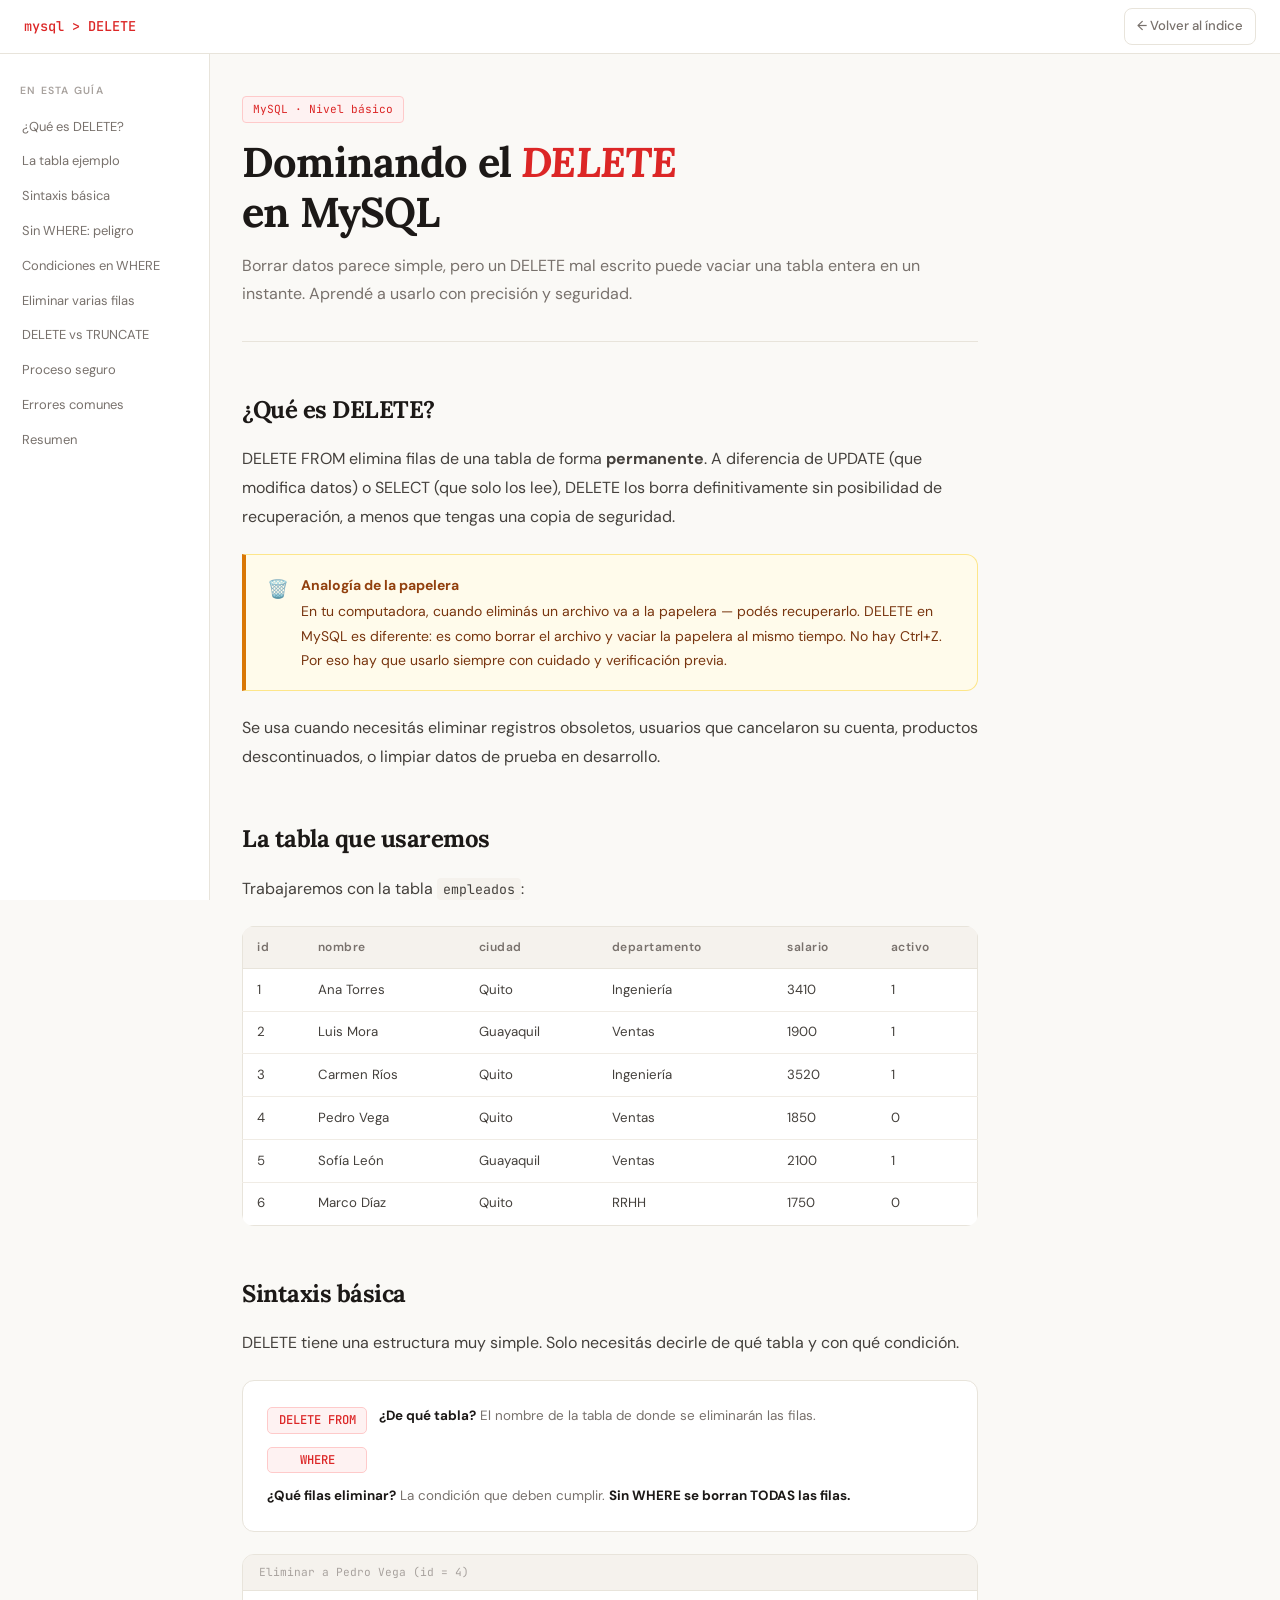
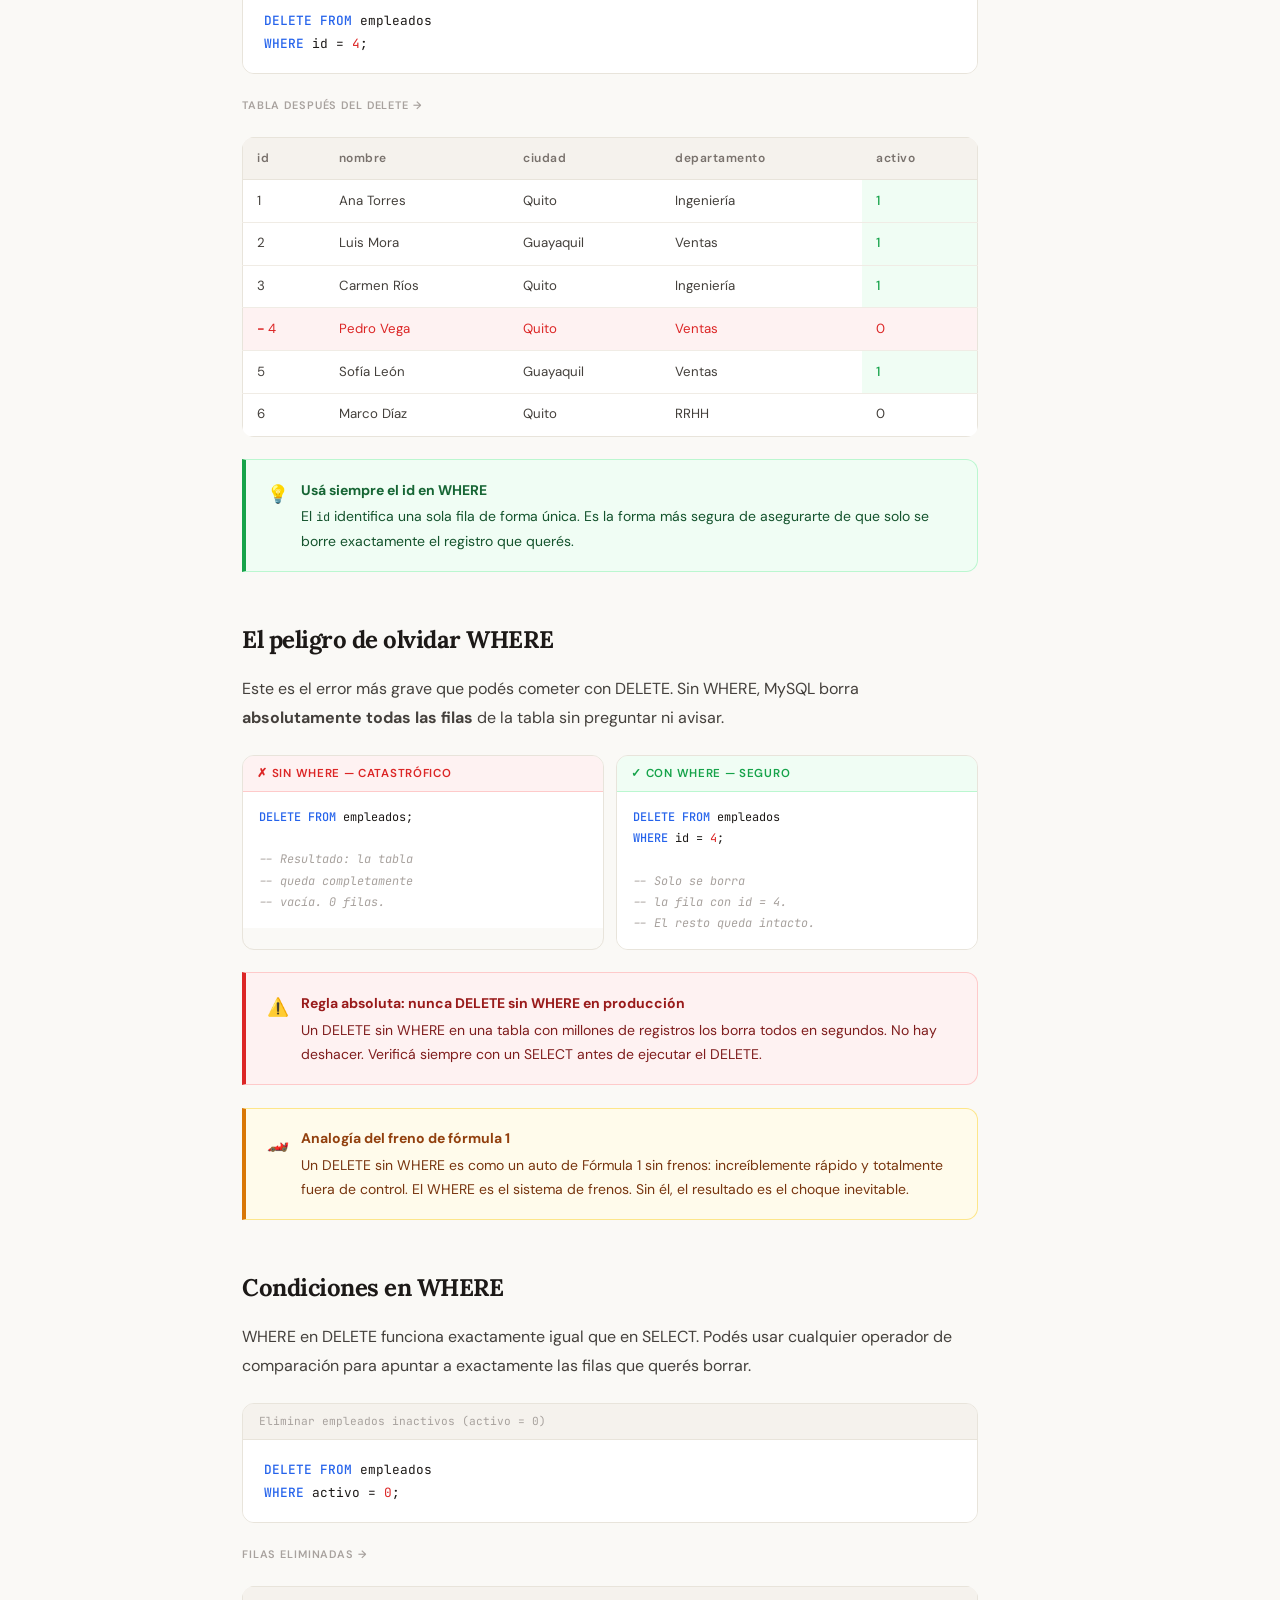
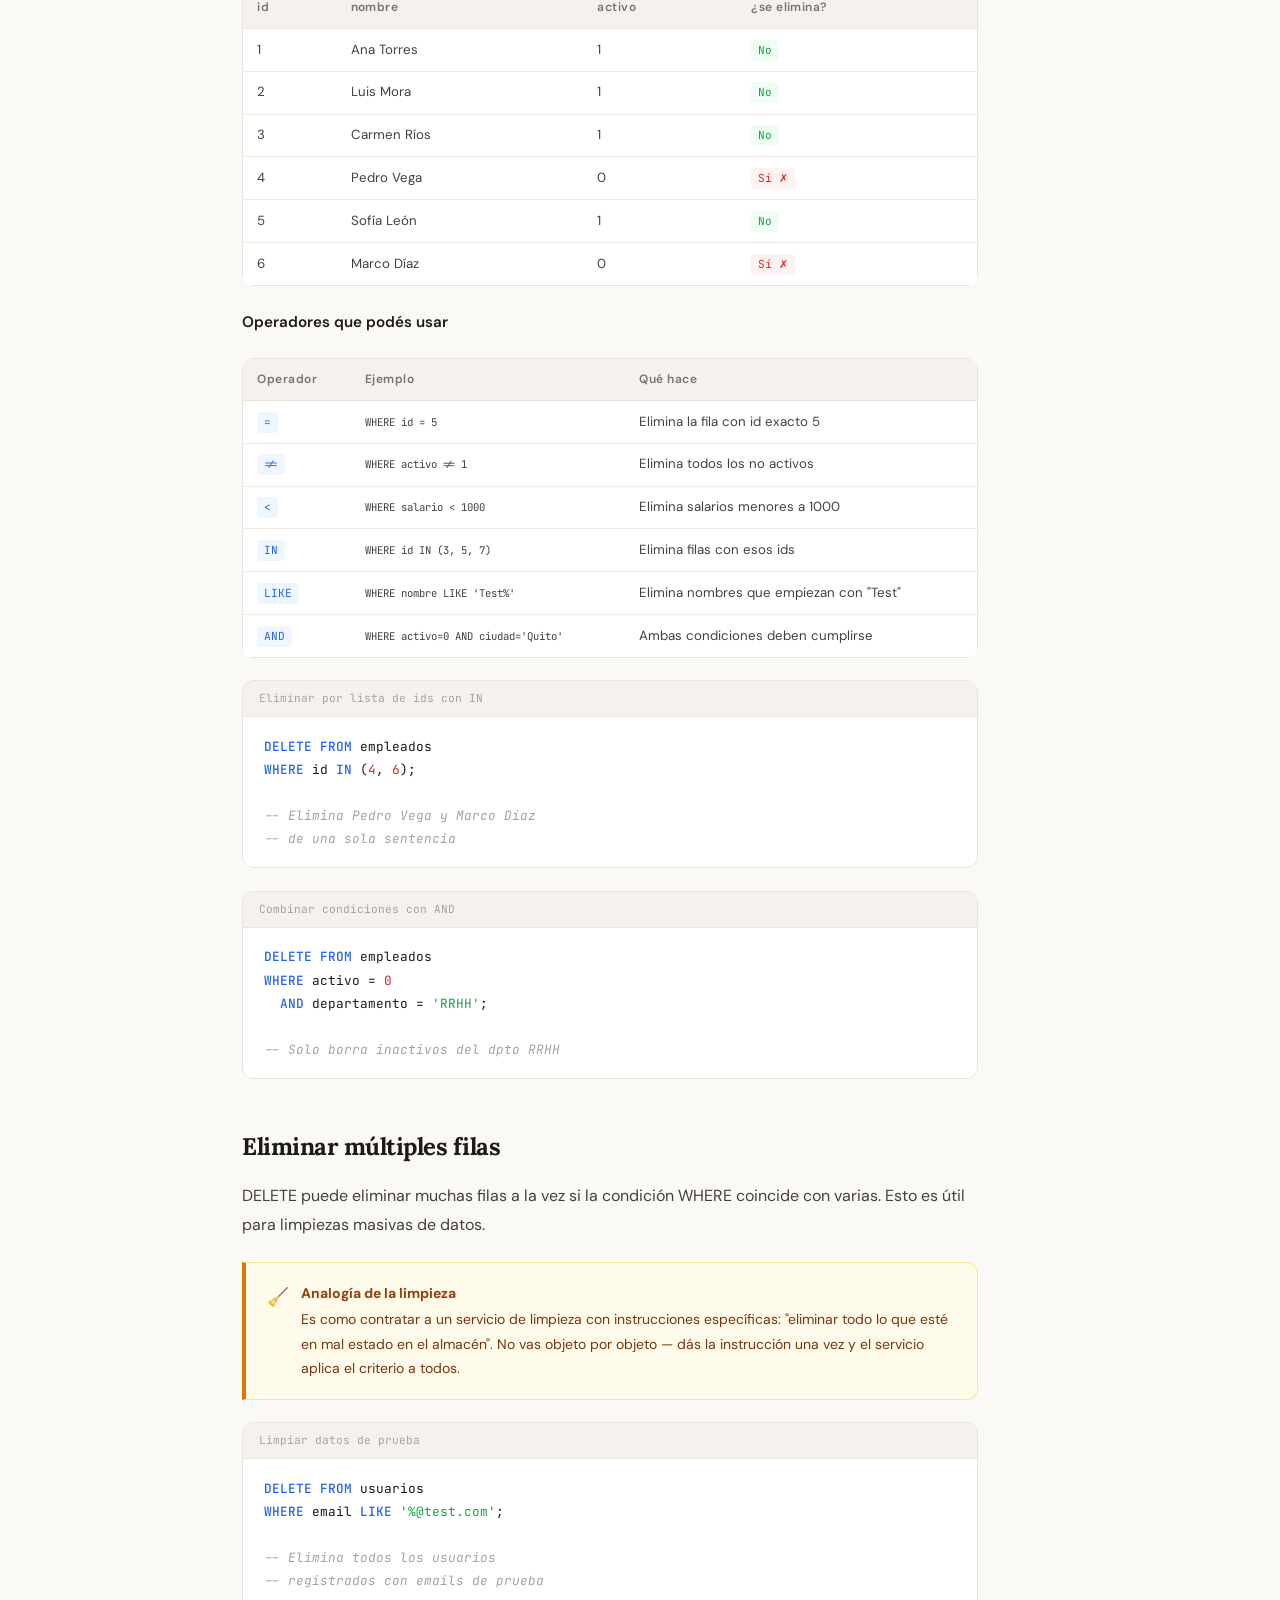
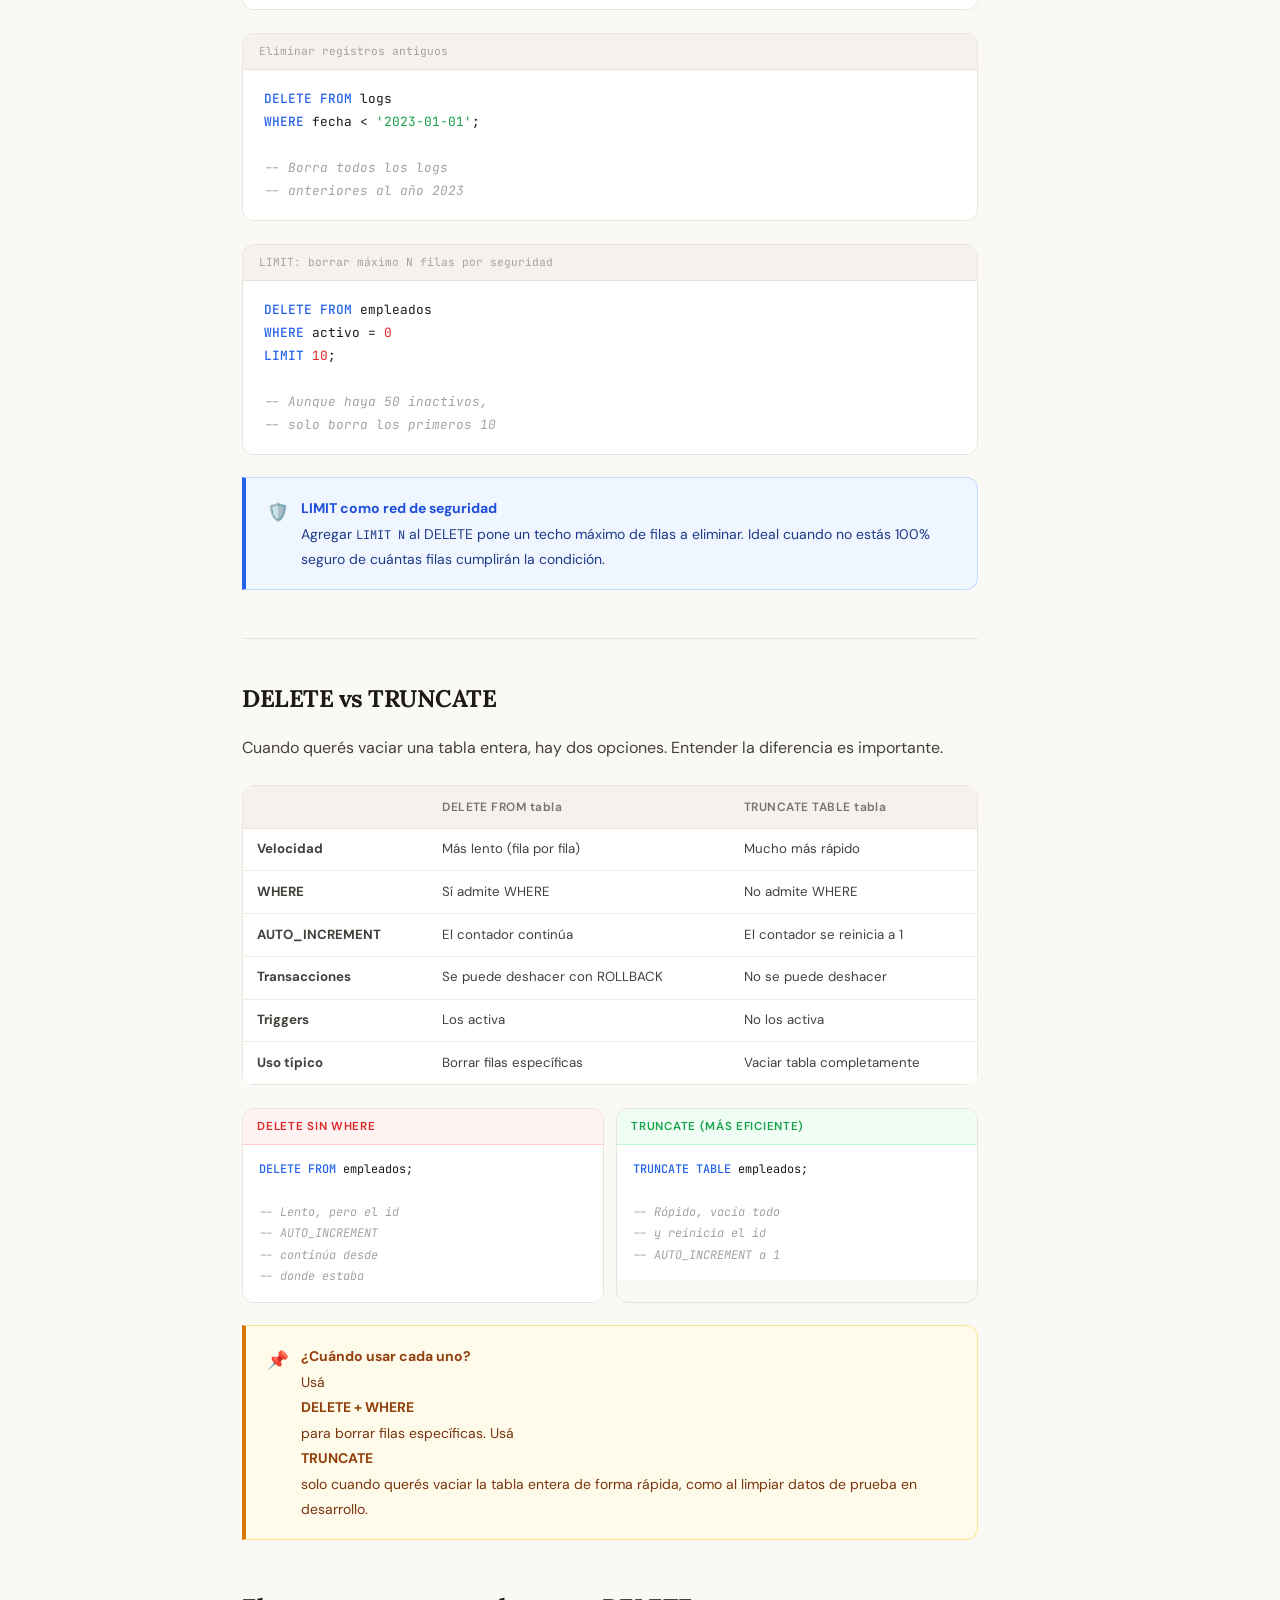
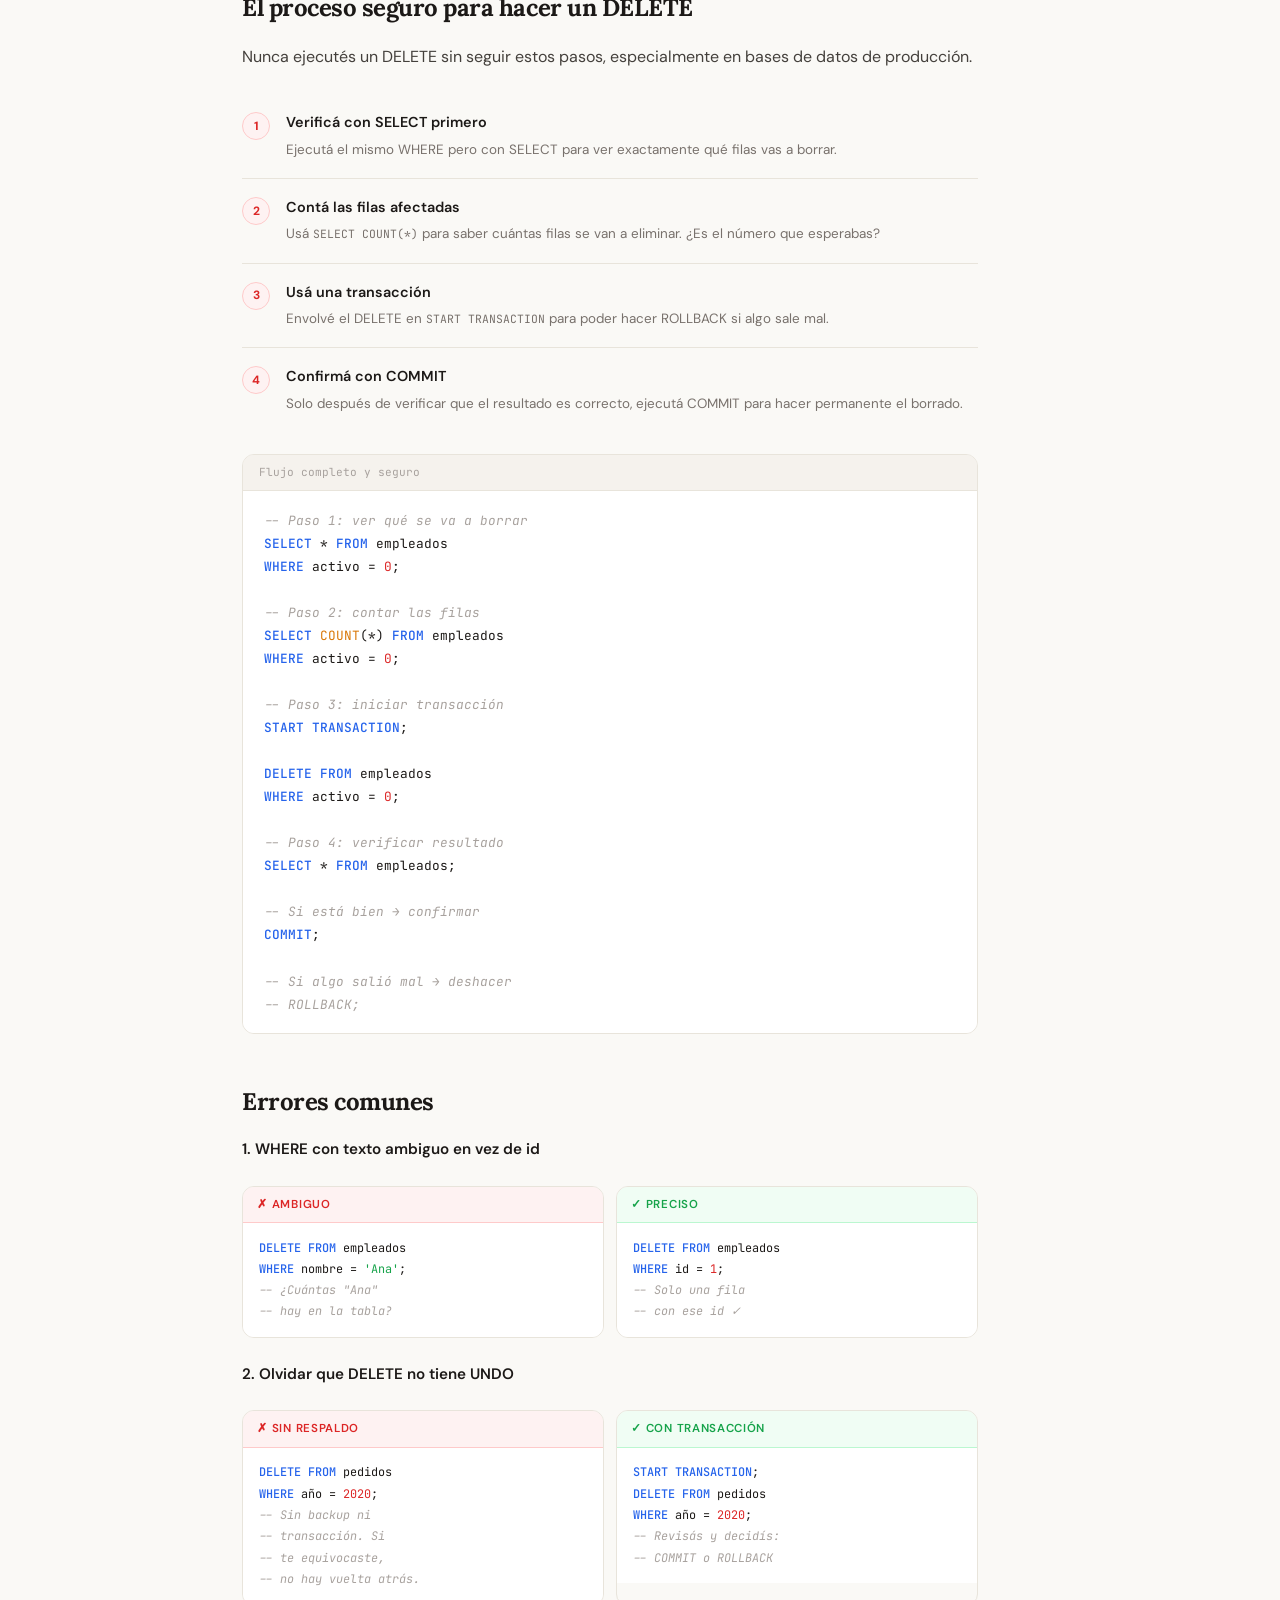
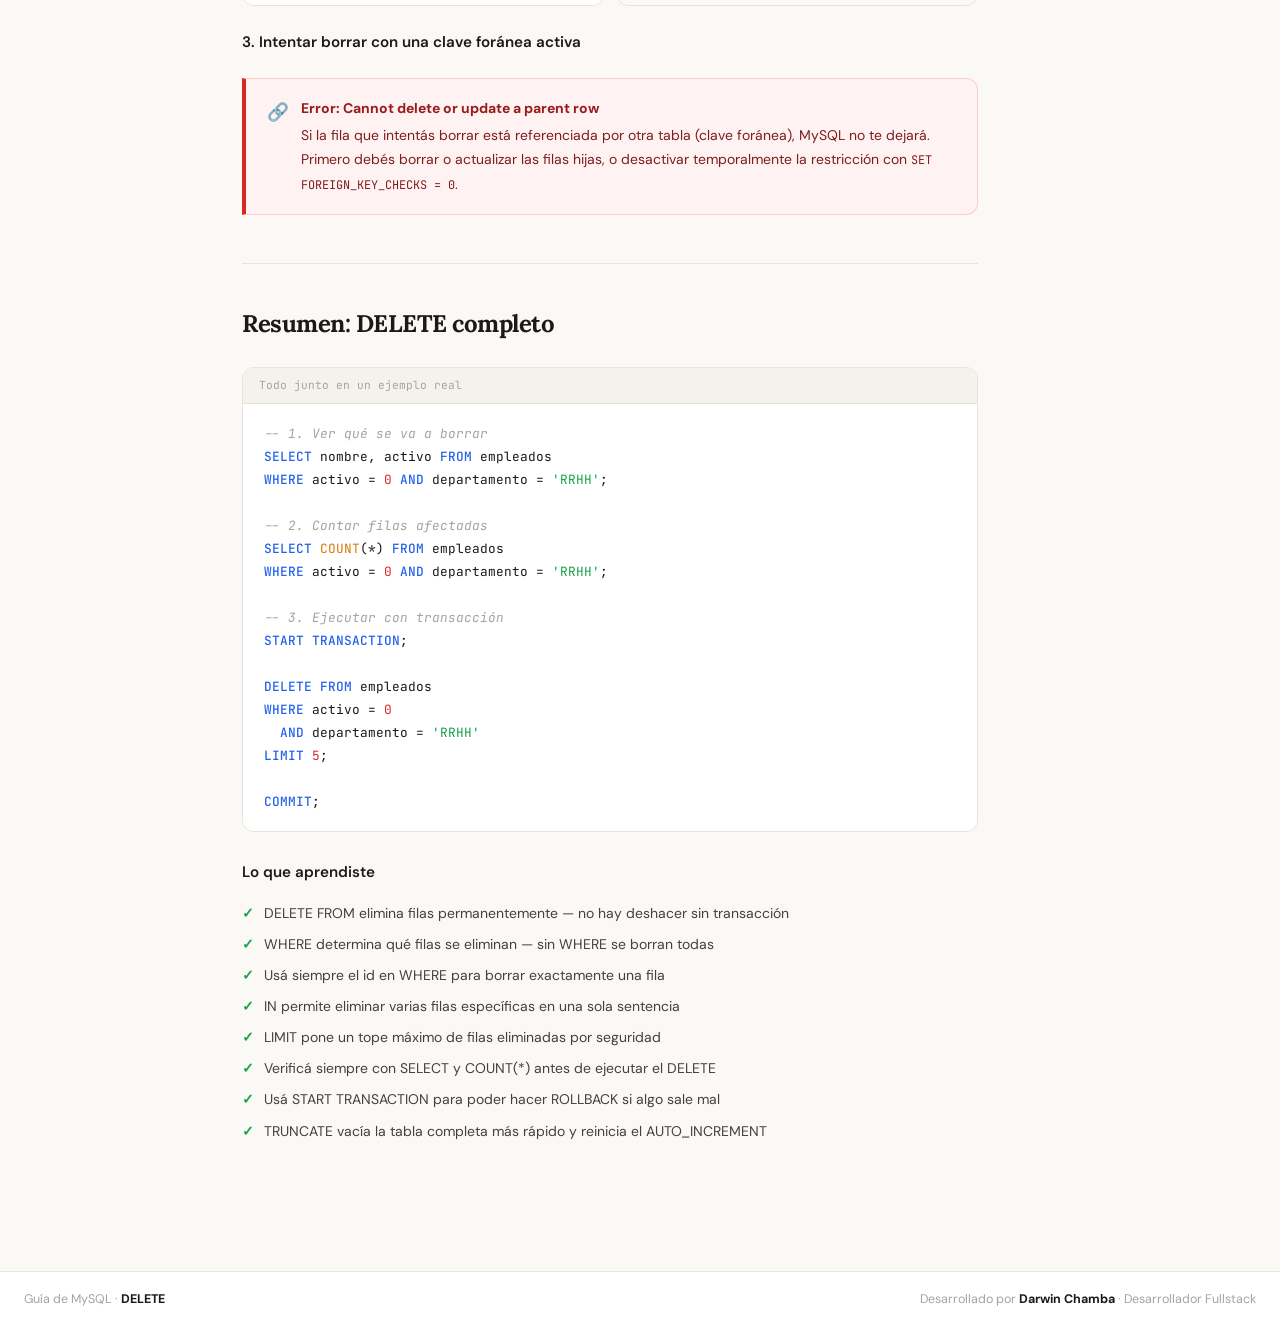
==== topic/delete.html @ 86ddd26f "web delete" ====
<!DOCTYPE html>
<html lang="es">
<head>
<meta charset="UTF-8">
<meta name="viewport" content="width=device-width, initial-scale=1.0">
<title>DELETE en MySQL — Guía completa</title>
<link href="https://fonts.googleapis.com/css2?family=Lora:ital,wght@0,400;0,600;0,700;1,400&family=DM+Sans:wght@400;500;600&family=JetBrains+Mono:wght@400;500&display=swap" rel="stylesheet">
<link rel="stylesheet" href="../style/style_delete.css">
</head>
<body>

<nav>
  <div class="nav-logo">mysql &gt; DELETE</div>
  <a class="nav-back" href="index.html">← Volver al índice</a>
</nav>

<div class="page">

  <!-- SIDEBAR -->
  <aside>
    <div class="aside-title">En esta guía</div>
    <ul class="aside-links">
      <li><a href="#intro">¿Qué es DELETE?</a></li>
      <li><a href="#tabla">La tabla ejemplo</a></li>
      <li><a href="#sintaxis">Sintaxis básica</a></li>
      <li><a href="#sin-where">Sin WHERE: peligro</a></li>
      <li><a href="#condiciones">Condiciones en WHERE</a></li>
      <li><a href="#multiples">Eliminar varias filas</a></li>
      <li><a href="#truncate">DELETE vs TRUNCATE</a></li>
      <li><a href="#seguro">Proceso seguro</a></li>
      <li><a href="#errores">Errores comunes</a></li>
      <li><a href="#resumen">Resumen</a></li>
    </ul>
  </aside>

  <!-- CONTENT -->
  <article>

    <!-- HERO -->
    <div class="hero">
      <div class="hero-tag">MySQL · Nivel básico</div>
      <h1>Dominando el <em>DELETE</em><br>en MySQL</h1>
      <p class="hero-lead">Borrar datos parece simple, pero un DELETE mal escrito puede vaciar una tabla entera en un instante. Aprendé a usarlo con precisión y seguridad.</p>
    </div>

    <!-- ¿QUÉ ES? -->
    <span class="section-anchor" id="intro"></span>
    <div class="section">
      <h2>¿Qué es DELETE?</h2>
      <p>DELETE FROM elimina filas de una tabla de forma <strong>permanente</strong>. A diferencia de UPDATE (que modifica datos) o SELECT (que solo los lee), DELETE los borra definitivamente sin posibilidad de recuperación, a menos que tengas una copia de seguridad.</p>

      <div class="box box-amber">
        <div class="box-icon">🗑️</div>
        <div class="box-body">
          <strong>Analogía de la papelera</strong>
          En tu computadora, cuando eliminás un archivo va a la papelera — podés recuperarlo. DELETE en MySQL es diferente: es como borrar el archivo y vaciar la papelera al mismo tiempo. No hay Ctrl+Z. Por eso hay que usarlo siempre con cuidado y verificación previa.
        </div>
      </div>

      <p>Se usa cuando necesitás eliminar registros obsoletos, usuarios que cancelaron su cuenta, productos descontinuados, o limpiar datos de prueba en desarrollo.</p>
    </div>

    <!-- TABLA -->
    <span class="section-anchor" id="tabla"></span>
    <div class="section">
      <h2>La tabla que usaremos</h2>
      <p>Trabajaremos con la tabla <code style="font-family:var(--mono);font-size:0.83em;background:#f5f2ed;padding:2px 6px;border-radius:4px">empleados</code>:</p>

      <div class="table-wrap">
        <table>
          <thead><tr><th>id</th><th>nombre</th><th>ciudad</th><th>departamento</th><th>salario</th><th>activo</th></tr></thead>
          <tbody>
            <tr><td>1</td><td>Ana Torres</td><td>Quito</td><td>Ingeniería</td><td>3410</td><td>1</td></tr>
            <tr><td>2</td><td>Luis Mora</td><td>Guayaquil</td><td>Ventas</td><td>1900</td><td>1</td></tr>
            <tr><td>3</td><td>Carmen Ríos</td><td>Quito</td><td>Ingeniería</td><td>3520</td><td>1</td></tr>
            <tr><td>4</td><td>Pedro Vega</td><td>Quito</td><td>Ventas</td><td>1850</td><td>0</td></tr>
            <tr><td>5</td><td>Sofía León</td><td>Guayaquil</td><td>Ventas</td><td>2100</td><td>1</td></tr>
            <tr><td>6</td><td>Marco Díaz</td><td>Quito</td><td>RRHH</td><td>1750</td><td>0</td></tr>
          </tbody>
        </table>
      </div>
    </div>

    <!-- SINTAXIS -->
    <span class="section-anchor" id="sintaxis"></span>
    <div class="section">
      <h2>Sintaxis básica</h2>
      <p>DELETE tiene una estructura muy simple. Solo necesitás decirle de qué tabla y con qué condición.</p>

      <div class="anatomy">
        <div class="anatomy-row">
          <div class="anatomy-kw">DELETE FROM</div>
          <div class="anatomy-desc"><strong>¿De qué tabla?</strong> El nombre de la tabla de donde se eliminarán las filas.</div>
        </div>
        <div class="anatomy-row">
          <div class="anatomy-kw">WHERE</div>
          <div class="anatomy-desc"><strong>¿Qué filas eliminar?</strong> La condición que deben cumplir. <strong>Sin WHERE se borran TODAS las filas.</strong></div>
        </div>
      </div>

      <div class="code-block">
        <div class="code-header"><span class="code-label">Eliminar a Pedro Vega (id = 4)</span></div>
        <div class="code-body"><span class="kw">DELETE FROM</span> empleados
<span class="kw">WHERE</span> id = <span class="num">4</span>;</div>
      </div>

      <div class="result-label">Tabla después del DELETE →</div>
      <div class="table-wrap">
        <table>
          <thead><tr><th>id</th><th>nombre</th><th>ciudad</th><th>departamento</th><th>activo</th></tr></thead>
          <tbody>
            <tr><td>1</td><td>Ana Torres</td><td>Quito</td><td>Ingeniería</td><td class="keep">1</td></tr>
            <tr><td>2</td><td>Luis Mora</td><td>Guayaquil</td><td>Ventas</td><td class="keep">1</td></tr>
            <tr><td>3</td><td>Carmen Ríos</td><td>Quito</td><td>Ingeniería</td><td class="keep">1</td></tr>
            <tr class="diff-row-del"><td>4</td><td>Pedro Vega</td><td>Quito</td><td>Ventas</td><td>0</td></tr>
            <tr><td>5</td><td>Sofía León</td><td>Guayaquil</td><td>Ventas</td><td class="keep">1</td></tr>
            <tr><td>6</td><td>Marco Díaz</td><td>Quito</td><td>RRHH</td><td>0</td></tr>
          </tbody>
        </table>
      </div>

      <div class="box box-green">
        <div class="box-icon">💡</div>
        <div class="box-body">
          <strong>Usá siempre el id en WHERE</strong>
          El <code style="font-family:var(--mono);font-size:0.85em">id</code> identifica una sola fila de forma única. Es la forma más segura de asegurarte de que solo se borre exactamente el registro que querés.
        </div>
      </div>
    </div>

    <!-- SIN WHERE -->
    <span class="section-anchor" id="sin-where"></span>
    <div class="section">
      <h2>El peligro de olvidar WHERE</h2>
      <p>Este es el error más grave que podés cometer con DELETE. Sin WHERE, MySQL borra <strong>absolutamente todas las filas</strong> de la tabla sin preguntar ni avisar.</p>

      <div class="compare">
        <div class="compare-box">
          <div class="compare-header bad">✗ Sin WHERE — catastrófico</div>
          <div class="code-body"><span class="kw">DELETE FROM</span> empleados;

<span class="cm">-- Resultado: la tabla
-- queda completamente
-- vacía. 0 filas.</span></div>
        </div>
        <div class="compare-box">
          <div class="compare-header good">✓ Con WHERE — seguro</div>
          <div class="code-body"><span class="kw">DELETE FROM</span> empleados
<span class="kw">WHERE</span> id = <span class="num">4</span>;

<span class="cm">-- Solo se borra
-- la fila con id = 4.
-- El resto queda intacto.</span></div>
        </div>
      </div>

      <div class="box box-red">
        <div class="box-icon">⚠️</div>
        <div class="box-body">
          <strong>Regla absoluta: nunca DELETE sin WHERE en producción</strong>
          Un DELETE sin WHERE en una tabla con millones de registros los borra todos en segundos. No hay deshacer. Verificá siempre con un SELECT antes de ejecutar el DELETE.
        </div>
      </div>

      <div class="box box-amber">
        <div class="box-icon">🏎️</div>
        <div class="box-body">
          <strong>Analogía del freno de fórmula 1</strong>
          Un DELETE sin WHERE es como un auto de Fórmula 1 sin frenos: increíblemente rápido y totalmente fuera de control. El WHERE es el sistema de frenos. Sin él, el resultado es el choque inevitable.
        </div>
      </div>
    </div>

    <!-- CONDICIONES -->
    <span class="section-anchor" id="condiciones"></span>
    <div class="section">
      <h2>Condiciones en WHERE</h2>
      <p>WHERE en DELETE funciona exactamente igual que en SELECT. Podés usar cualquier operador de comparación para apuntar a exactamente las filas que querés borrar.</p>

      <div class="code-block">
        <div class="code-header"><span class="code-label">Eliminar empleados inactivos (activo = 0)</span></div>
        <div class="code-body"><span class="kw">DELETE FROM</span> empleados
<span class="kw">WHERE</span> activo = <span class="num">0</span>;</div>
      </div>

      <div class="result-label">Filas eliminadas →</div>
      <div class="table-wrap">
        <table>
          <thead><tr><th>id</th><th>nombre</th><th>activo</th><th>¿se elimina?</th></tr></thead>
          <tbody>
            <tr><td>1</td><td>Ana Torres</td><td>1</td><td><span class="tag-green">No</span></td></tr>
            <tr><td>2</td><td>Luis Mora</td><td>1</td><td><span class="tag-green">No</span></td></tr>
            <tr><td>3</td><td>Carmen Ríos</td><td>1</td><td><span class="tag-green">No</span></td></tr>
            <tr><td>4</td><td>Pedro Vega</td><td>0</td><td><span class="tag-red">Sí ✗</span></td></tr>
            <tr><td>5</td><td>Sofía León</td><td>1</td><td><span class="tag-green">No</span></td></tr>
            <tr><td>6</td><td>Marco Díaz</td><td>0</td><td><span class="tag-red">Sí ✗</span></td></tr>
          </tbody>
        </table>
      </div>

      <h3 style="margin-top:1.5rem">Operadores que podés usar</h3>
      <div class="table-wrap">
        <table>
          <thead><tr><th>Operador</th><th>Ejemplo</th><th>Qué hace</th></tr></thead>
          <tbody>
            <tr><td><span class="tag">=</span></td><td><code style="font-family:var(--mono);font-size:0.8em">WHERE id = 5</code></td><td>Elimina la fila con id exacto 5</td></tr>
            <tr><td><span class="tag">!=</span></td><td><code style="font-family:var(--mono);font-size:0.8em">WHERE activo != 1</code></td><td>Elimina todos los no activos</td></tr>
            <tr><td><span class="tag">&lt;</span></td><td><code style="font-family:var(--mono);font-size:0.8em">WHERE salario &lt; 1000</code></td><td>Elimina salarios menores a 1000</td></tr>
            <tr><td><span class="tag">IN</span></td><td><code style="font-family:var(--mono);font-size:0.8em">WHERE id IN (3, 5, 7)</code></td><td>Elimina filas con esos ids</td></tr>
            <tr><td><span class="tag">LIKE</span></td><td><code style="font-family:var(--mono);font-size:0.8em">WHERE nombre LIKE 'Test%'</code></td><td>Elimina nombres que empiezan con "Test"</td></tr>
            <tr><td><span class="tag">AND</span></td><td><code style="font-family:var(--mono);font-size:0.8em">WHERE activo=0 AND ciudad='Quito'</code></td><td>Ambas condiciones deben cumplirse</td></tr>
          </tbody>
        </table>
      </div>

      <div class="code-block">
        <div class="code-header"><span class="code-label">Eliminar por lista de ids con IN</span></div>
        <div class="code-body"><span class="kw">DELETE FROM</span> empleados
<span class="kw">WHERE</span> id <span class="kw">IN</span> (<span class="num">4</span>, <span class="num">6</span>);

<span class="cm">-- Elimina Pedro Vega y Marco Díaz
-- de una sola sentencia</span></div>
      </div>

      <div class="code-block">
        <div class="code-header"><span class="code-label">Combinar condiciones con AND</span></div>
        <div class="code-body"><span class="kw">DELETE FROM</span> empleados
<span class="kw">WHERE</span> activo = <span class="num">0</span>
  <span class="kw">AND</span> departamento = <span class="str">'RRHH'</span>;

<span class="cm">-- Solo borra inactivos del dpto RRHH</span></div>
      </div>
    </div>

    <!-- MÚLTIPLES -->
    <span class="section-anchor" id="multiples"></span>
    <div class="section">
      <h2>Eliminar múltiples filas</h2>
      <p>DELETE puede eliminar muchas filas a la vez si la condición WHERE coincide con varias. Esto es útil para limpiezas masivas de datos.</p>

      <div class="box box-amber">
        <div class="box-icon">🧹</div>
        <div class="box-body">
          <strong>Analogía de la limpieza</strong>
          Es como contratar a un servicio de limpieza con instrucciones específicas: "eliminar todo lo que esté en mal estado en el almacén". No vas objeto por objeto — dás la instrucción una vez y el servicio aplica el criterio a todos.
        </div>
      </div>

      <div class="code-block">
        <div class="code-header"><span class="code-label">Limpiar datos de prueba</span></div>
        <div class="code-body"><span class="kw">DELETE FROM</span> usuarios
<span class="kw">WHERE</span> email <span class="kw">LIKE</span> <span class="str">'%@test.com'</span>;

<span class="cm">-- Elimina todos los usuarios
-- registrados con emails de prueba</span></div>
      </div>

      <div class="code-block">
        <div class="code-header"><span class="code-label">Eliminar registros antiguos</span></div>
        <div class="code-body"><span class="kw">DELETE FROM</span> logs
<span class="kw">WHERE</span> fecha < <span class="str">'2023-01-01'</span>;

<span class="cm">-- Borra todos los logs
-- anteriores al año 2023</span></div>
      </div>

      <div class="code-block">
        <div class="code-header"><span class="code-label">LIMIT: borrar máximo N filas por seguridad</span></div>
        <div class="code-body"><span class="kw">DELETE FROM</span> empleados
<span class="kw">WHERE</span> activo = <span class="num">0</span>
<span class="kw">LIMIT</span> <span class="num">10</span>;

<span class="cm">-- Aunque haya 50 inactivos,
-- solo borra los primeros 10</span></div>
      </div>

      <div class="box box-blue">
        <div class="box-icon">🛡️</div>
        <div class="box-body">
          <strong>LIMIT como red de seguridad</strong>
          Agregar <code style="font-family:var(--mono);font-size:0.85em">LIMIT N</code> al DELETE pone un techo máximo de filas a eliminar. Ideal cuando no estás 100% seguro de cuántas filas cumplirán la condición.
        </div>
      </div>
    </div>

    <hr>

    <!-- TRUNCATE -->
    <span class="section-anchor" id="truncate"></span>
    <div class="section">
      <h2>DELETE vs TRUNCATE</h2>
      <p>Cuando querés vaciar una tabla entera, hay dos opciones. Entender la diferencia es importante.</p>

      <div class="table-wrap">
        <table>
          <thead><tr><th></th><th>DELETE FROM tabla</th><th>TRUNCATE TABLE tabla</th></tr></thead>
          <tbody>
            <tr><td><strong>Velocidad</strong></td><td>Más lento (fila por fila)</td><td>Mucho más rápido</td></tr>
            <tr><td><strong>WHERE</strong></td><td>Sí admite WHERE</td><td>No admite WHERE</td></tr>
            <tr><td><strong>AUTO_INCREMENT</strong></td><td>El contador continúa</td><td>El contador se reinicia a 1</td></tr>
            <tr><td><strong>Transacciones</strong></td><td>Se puede deshacer con ROLLBACK</td><td>No se puede deshacer</td></tr>
            <tr><td><strong>Triggers</strong></td><td>Los activa</td><td>No los activa</td></tr>
            <tr><td><strong>Uso típico</strong></td><td>Borrar filas específicas</td><td>Vaciar tabla completamente</td></tr>
          </tbody>
        </table>
      </div>

      <div class="compare">
        <div class="compare-box">
          <div class="compare-header bad">DELETE sin WHERE</div>
          <div class="code-body"><span class="kw">DELETE FROM</span> empleados;

<span class="cm">-- Lento, pero el id
-- AUTO_INCREMENT
-- continúa desde
-- donde estaba</span></div>
        </div>
        <div class="compare-box">
          <div class="compare-header good">TRUNCATE (más eficiente)</div>
          <div class="code-body"><span class="kw">TRUNCATE TABLE</span> empleados;

<span class="cm">-- Rápido, vacía todo
-- y reinicia el id
-- AUTO_INCREMENT a 1</span></div>
        </div>
      </div>

      <div class="box box-amber">
        <div class="box-icon">📌</div>
        <div class="box-body">
          <strong>¿Cuándo usar cada uno?</strong>
          Usá <strong>DELETE + WHERE</strong> para borrar filas específicas. Usá <strong>TRUNCATE</strong> solo cuando querés vaciar la tabla entera de forma rápida, como al limpiar datos de prueba en desarrollo.
        </div>
      </div>
    </div>

    <!-- PROCESO SEGURO -->
    <span class="section-anchor" id="seguro"></span>
    <div class="section">
      <h2>El proceso seguro para hacer un DELETE</h2>
      <p>Nunca ejecutés un DELETE sin seguir estos pasos, especialmente en bases de datos de producción.</p>

      <div class="steps">
        <div class="step">
          <div class="step-num">1</div>
          <div class="step-body">
            <h4>Verificá con SELECT primero</h4>
            <p>Ejecutá el mismo WHERE pero con SELECT para ver exactamente qué filas vas a borrar.</p>
          </div>
        </div>
        <div class="step">
          <div class="step-num">2</div>
          <div class="step-body">
            <h4>Contá las filas afectadas</h4>
            <p>Usá <code style="font-family:var(--mono);font-size:0.85em">SELECT COUNT(*)</code> para saber cuántas filas se van a eliminar. ¿Es el número que esperabas?</p>
          </div>
        </div>
        <div class="step">
          <div class="step-num">3</div>
          <div class="step-body">
            <h4>Usá una transacción</h4>
            <p>Envolvé el DELETE en <code style="font-family:var(--mono);font-size:0.85em">START TRANSACTION</code> para poder hacer ROLLBACK si algo sale mal.</p>
          </div>
        </div>
        <div class="step">
          <div class="step-num">4</div>
          <div class="step-body">
            <h4>Confirmá con COMMIT</h4>
            <p>Solo después de verificar que el resultado es correcto, ejecutá COMMIT para hacer permanente el borrado.</p>
          </div>
        </div>
      </div>

      <div class="code-block">
        <div class="code-header"><span class="code-label">Flujo completo y seguro</span></div>
        <div class="code-body"><span class="cm">-- Paso 1: ver qué se va a borrar</span>
<span class="kw">SELECT</span> * <span class="kw">FROM</span> empleados
<span class="kw">WHERE</span> activo = <span class="num">0</span>;

<span class="cm">-- Paso 2: contar las filas</span>
<span class="kw">SELECT</span> <span class="fn">COUNT</span>(*) <span class="kw">FROM</span> empleados
<span class="kw">WHERE</span> activo = <span class="num">0</span>;

<span class="cm">-- Paso 3: iniciar transacción</span>
<span class="kw">START TRANSACTION</span>;

<span class="kw">DELETE FROM</span> empleados
<span class="kw">WHERE</span> activo = <span class="num">0</span>;

<span class="cm">-- Paso 4: verificar resultado</span>
<span class="kw">SELECT</span> * <span class="kw">FROM</span> empleados;

<span class="cm">-- Si está bien → confirmar</span>
<span class="kw">COMMIT</span>;

<span class="cm">-- Si algo salió mal → deshacer</span>
<span class="cm">-- ROLLBACK;</span></div>
      </div>
    </div>

    <!-- ERRORES -->
    <span class="section-anchor" id="errores"></span>
    <div class="section">
      <h2>Errores comunes</h2>

      <h3>1. WHERE con texto ambiguo en vez de id</h3>
      <div class="compare">
        <div class="compare-box">
          <div class="compare-header bad">✗ Ambiguo</div>
          <div class="code-body"><span class="kw">DELETE FROM</span> empleados
<span class="kw">WHERE</span> nombre = <span class="str">'Ana'</span>;
<span class="cm">-- ¿Cuántas "Ana"
-- hay en la tabla?</span></div>
        </div>
        <div class="compare-box">
          <div class="compare-header good">✓ Preciso</div>
          <div class="code-body"><span class="kw">DELETE FROM</span> empleados
<span class="kw">WHERE</span> id = <span class="num">1</span>;
<span class="cm">-- Solo una fila
-- con ese id ✓</span></div>
        </div>
      </div>

      <h3 style="margin-top:1.5rem">2. Olvidar que DELETE no tiene UNDO</h3>
      <div class="compare">
        <div class="compare-box">
          <div class="compare-header bad">✗ Sin respaldo</div>
          <div class="code-body"><span class="kw">DELETE FROM</span> pedidos
<span class="kw">WHERE</span> año = <span class="num">2020</span>;
<span class="cm">-- Sin backup ni
-- transacción. Si
-- te equivocaste,
-- no hay vuelta atrás.</span></div>
        </div>
        <div class="compare-box">
          <div class="compare-header good">✓ Con transacción</div>
          <div class="code-body"><span class="kw">START TRANSACTION</span>;
<span class="kw">DELETE FROM</span> pedidos
<span class="kw">WHERE</span> año = <span class="num">2020</span>;
<span class="cm">-- Revisás y decidís:
-- COMMIT o ROLLBACK</span></div>
        </div>
      </div>

      <h3 style="margin-top:1.5rem">3. Intentar borrar con una clave foránea activa</h3>
      <div class="box box-red">
        <div class="box-icon">🔗</div>
        <div class="box-body">
          <strong>Error: Cannot delete or update a parent row</strong>
          Si la fila que intentás borrar está referenciada por otra tabla (clave foránea), MySQL no te dejará. Primero debés borrar o actualizar las filas hijas, o desactivar temporalmente la restricción con <code style="font-family:var(--mono);font-size:0.85em">SET FOREIGN_KEY_CHECKS = 0</code>.
        </div>
      </div>
    </div>

    <hr>

    <!-- RESUMEN -->
    <span class="section-anchor" id="resumen"></span>
    <div class="section">
      <h2>Resumen: DELETE completo</h2>

      <div class="code-block">
        <div class="code-header"><span class="code-label">Todo junto en un ejemplo real</span></div>
        <div class="code-body"><span class="cm">-- 1. Ver qué se va a borrar</span>
<span class="kw">SELECT</span> nombre, activo <span class="kw">FROM</span> empleados
<span class="kw">WHERE</span> activo = <span class="num">0</span> <span class="kw">AND</span> departamento = <span class="str">'RRHH'</span>;

<span class="cm">-- 2. Contar filas afectadas</span>
<span class="kw">SELECT</span> <span class="fn">COUNT</span>(*) <span class="kw">FROM</span> empleados
<span class="kw">WHERE</span> activo = <span class="num">0</span> <span class="kw">AND</span> departamento = <span class="str">'RRHH'</span>;

<span class="cm">-- 3. Ejecutar con transacción</span>
<span class="kw">START TRANSACTION</span>;

<span class="kw">DELETE FROM</span> empleados
<span class="kw">WHERE</span> activo = <span class="num">0</span>
  <span class="kw">AND</span> departamento = <span class="str">'RRHH'</span>
<span class="kw">LIMIT</span> <span class="num">5</span>;

<span class="kw">COMMIT</span>;</div>
      </div>

      <h3 style="margin-top:1.75rem">Lo que aprendiste</h3>
      <ul class="checklist">
        <li>DELETE FROM elimina filas permanentemente — no hay deshacer sin transacción</li>
        <li>WHERE determina qué filas se eliminan — sin WHERE se borran todas</li>
        <li>Usá siempre el id en WHERE para borrar exactamente una fila</li>
        <li>IN permite eliminar varias filas específicas en una sola sentencia</li>
        <li>LIMIT pone un tope máximo de filas eliminadas por seguridad</li>
        <li>Verificá siempre con SELECT y COUNT(*) antes de ejecutar el DELETE</li>
        <li>Usá START TRANSACTION para poder hacer ROLLBACK si algo sale mal</li>
        <li>TRUNCATE vacía la tabla completa más rápido y reinicia el AUTO_INCREMENT</li>
      </ul>
    </div>

  </article>
</div>

<footer>
  <div>Guía de MySQL · <strong>DELETE</strong></div>
  <div>Desarrollado por <strong>Darwin Chamba</strong> · Desarrollador Fullstack</div>
</footer>

<script>
  const links   = document.querySelectorAll('.aside-links a');
  const anchors = document.querySelectorAll('.section-anchor');
  window.addEventListener('scroll', () => {
    let current = '';
    anchors.forEach(a => {
      if (window.scrollY >= a.offsetTop - 70) current = a.id;
    });
    links.forEach(a => a.classList.toggle('active', a.getAttribute('href') === '#' + current));
  }, { passive: true });
</script>
</body>
</html>
---- style/style_delete.css ----
*, *::before, *::after { box-sizing: border-box; margin: 0; padding: 0; }

  :root {
    --bg:            #faf9f6;
    --white:         #ffffff;
    --border:        #e8e4db;
    --text:          #1c1917;
    --muted:         #78716c;
    --light:         #a8a29e;
    --accent:        #dc2626;
    --accent-bg:     #fef2f2;
    --accent-border: #fecaca;
    --green:         #16a34a;
    --green-bg:      #f0fdf4;
    --green-border:  #bbf7d0;
    --amber:         #d97706;
    --amber-bg:      #fffbeb;
    --amber-border:  #fde68a;
    --red:           #dc2626;
    --red-bg:        #fef2f2;
    --red-border:    #fecaca;
    --blue:          #2563eb;
    --blue-bg:       #eff6ff;
    --blue-border:   #bfdbfe;
    --sans:          'DM Sans', sans-serif;
    --serif:         'Lora', serif;
    --mono:          'JetBrains Mono', monospace;
    --radius:        12px;
  }

  html { scroll-behavior: smooth; }

  body {
    background: var(--bg);
    color: var(--text);
    font-family: var(--sans);
    font-size: 16px;
    line-height: 1.7;
  }

  /* ── NAV ─────────────────────────────── */
  nav {
    background: var(--white);
    border-bottom: 1px solid var(--border);
    padding: 0 1.5rem;
    position: sticky; top: 0; z-index: 100;
    display: flex; align-items: center; justify-content: space-between;
    height: 54px;
  }
  .nav-logo {
    font-family: var(--mono); font-size: 0.85rem;
    font-weight: 500; color: var(--accent);
    white-space: nowrap;
  }
  .nav-back {
    display: flex; align-items: center; gap: 6px;
    font-size: 0.82rem; font-weight: 500; color: var(--muted);
    text-decoration: none; padding: 6px 12px;
    border: 1px solid var(--border); border-radius: 8px;
    transition: background 0.15s; white-space: nowrap;
  }
  .nav-back:hover { background: var(--bg); }

  /* ── LAYOUT ──────────────────────────── */
  .page { display: flex; align-items: flex-start; }

  aside {
    width: 210px; flex-shrink: 0;
    background: var(--white);
    border-right: 1px solid var(--border);
    padding: 1.75rem 0;
    position: sticky; top: 54px;
    height: calc(100vh - 54px);
    overflow-y: auto;
  }
  .aside-title {
    font-size: 0.65rem; font-weight: 600;
    letter-spacing: 0.12em; text-transform: uppercase;
    color: var(--light); padding: 0 1.25rem; margin-bottom: 0.6rem;
  }
  .aside-links { list-style: none; }
  .aside-links a {
    display: block; padding: 0.4rem 1.25rem;
    font-size: 0.81rem; color: var(--muted);
    text-decoration: none; border-left: 2px solid transparent;
    transition: all 0.15s;
  }
  .aside-links a:hover,
  .aside-links a.active {
    color: var(--accent); border-left-color: var(--accent);
    background: var(--accent-bg);
  }

  article {
    flex: 1; min-width: 0;
    padding: 2.5rem 2rem 5rem;
    max-width: 800px;
  }

  /* ── HERO ────────────────────────────── */
  .hero {
    margin-bottom: 3rem;
    padding-bottom: 2rem;
    border-bottom: 1px solid var(--border);
  }
  .hero-tag {
    display: inline-block;
    font-family: var(--mono); font-size: 0.7rem;
    background: var(--accent-bg); color: var(--accent);
    border: 1px solid var(--accent-border);
    border-radius: 4px; padding: 3px 10px; margin-bottom: 0.9rem;
  }
  .hero h1 {
    font-family: var(--serif);
    font-size: clamp(1.8rem, 5vw, 2.6rem);
    font-weight: 700; letter-spacing: -0.02em;
    line-height: 1.2; margin-bottom: 0.9rem;
  }
  .hero h1 em { font-style: italic; color: var(--accent); }
  .hero-lead { font-size: 1rem; color: var(--muted); line-height: 1.8; }

  /* ── SECTIONS ────────────────────────── */
  .section { margin-bottom: 3rem; }
  .section-anchor { display: block; margin-top: -54px; padding-top: 54px; }

  h2 {
    font-family: var(--serif);
    font-size: clamp(1.25rem, 3vw, 1.5rem);
    font-weight: 700; letter-spacing: -0.02em; margin-bottom: 0.9rem;
  }
  h3 { font-size: 0.95rem; font-weight: 600; margin-bottom: 0.65rem; }
  p { color: #44403c; line-height: 1.8; margin-bottom: 0.9rem; }
  p:last-child { margin-bottom: 0; }

  /* ── CALLOUT BOXES ───────────────────── */
  .box {
    border-radius: 0 var(--radius) var(--radius) 0;
    padding: 1.1rem 1.3rem;
    margin: 1.4rem 0;
    font-size: 0.875rem; line-height: 1.75;
    display: flex; gap: 0.75rem; align-items: flex-start;
  }
  .box-icon { font-size: 1.1rem; flex-shrink: 0; margin-top: 1px; }
  .box-body { flex: 1; }
  .box-body strong { display: block; margin-bottom: 2px; }

  .box-amber { background: var(--amber-bg); border: 1px solid var(--amber-border); border-left: 4px solid var(--amber); color: #78350f; }
  .box-amber strong { color: #92400e; }
  .box-green  { background: var(--green-bg);  border: 1px solid var(--green-border);  border-left: 4px solid var(--green);  color: #14532d; }
  .box-green  strong { color: #166534; }
  .box-red    { background: var(--red-bg);    border: 1px solid var(--red-border);    border-left: 4px solid var(--red);    color: #7f1d1d; }
  .box-red    strong { color: #991b1b; }
  .box-blue   { background: var(--blue-bg);   border: 1px solid var(--blue-border);   border-left: 4px solid var(--blue);   color: #1e3a8a; }
  .box-blue   strong { color: #1d4ed8; }

  /* ── CODE ────────────────────────────── */
  .code-block { margin: 1.4rem 0; border: 1px solid var(--border); border-radius: var(--radius); overflow: hidden; }
  .code-header {
    background: #f5f2ed; border-bottom: 1px solid var(--border);
    padding: 0.5rem 1rem;
    display: flex; align-items: center; gap: 0.5rem; flex-wrap: wrap;
  }
  .code-label { font-family: var(--mono); font-size: 0.7rem; color: var(--light); }
  .code-body {
    background: var(--white); padding: 1.1rem 1.3rem;
    font-family: var(--mono); font-size: 0.8rem;
    color: var(--text); line-height: 1.8;
    white-space: pre; overflow-x: auto;
    -webkit-overflow-scrolling: touch;
  }
  .kw  { color: #2563eb; font-weight: 500; }
  .str { color: #16a34a; }
  .cm  { color: #a8a29e; font-style: italic; }
  .fn  { color: #d97706; }
  .num { color: #dc2626; }

  /* ── TABLES ──────────────────────────── */
  .table-wrap {
    overflow-x: auto; margin: 1.4rem 0;
    -webkit-overflow-scrolling: touch;
    border-radius: var(--radius);
  }
  table {
    width: 100%; border-collapse: collapse;
    font-size: 0.83rem; background: var(--white);
    border: 1px solid var(--border);
  }
  thead { background: #f5f2ed; }
  th { padding: 0.65rem 0.9rem; text-align: left; font-weight: 600; font-size: 0.75rem; color: var(--muted); letter-spacing: 0.04em; border-bottom: 1px solid var(--border); white-space: nowrap; }
  td { padding: 0.6rem 0.9rem; border-bottom: 1px solid #f0ece5; color: #44403c; }
  tr:last-child td { border-bottom: none; }
  tbody tr:hover { background: var(--bg); }
  td.del  { background: var(--red-bg);   color: var(--red);   font-weight: 500; text-decoration: line-through; font-size: 0.78rem; }
  td.keep { background: var(--green-bg); color: var(--green); font-weight: 500; }
  .tag       { display: inline-block; font-family: var(--mono); font-size: 0.7rem; background: var(--blue-bg);   color: var(--blue);  border-radius: 4px; padding: 1px 7px; }
  .tag-red   { display: inline-block; font-family: var(--mono); font-size: 0.7rem; background: var(--red-bg);    color: var(--red);    border-radius: 4px; padding: 1px 7px; }
  .tag-green { display: inline-block; font-family: var(--mono); font-size: 0.7rem; background: var(--green-bg);  color: var(--green);  border-radius: 4px; padding: 1px 7px; }

  .result-label {
    font-size: 0.68rem; font-weight: 600;
    letter-spacing: 0.08em; text-transform: uppercase;
    color: var(--light); margin-bottom: 0.4rem;
  }

  /* ── ANATOMY ─────────────────────────── */
  .anatomy {
    background: var(--white); border: 1px solid var(--border);
    border-radius: var(--radius); padding: 1.5rem; margin: 1.4rem 0;
  }
  .anatomy-row { display: flex; gap: 0.75rem; margin-bottom: 0.7rem; align-items: flex-start; flex-wrap: wrap; }
  .anatomy-row:last-child { margin-bottom: 0; }
  .anatomy-kw {
    font-family: var(--mono); font-size: 0.76rem; font-weight: 500;
    color: var(--accent); background: var(--accent-bg);
    border: 1px solid var(--accent-border);
    border-radius: 5px; padding: 2px 10px;
    white-space: nowrap; min-width: 100px; text-align: center;
    flex-shrink: 0; margin-top: 2px;
  }
  .anatomy-desc { font-size: 0.84rem; color: var(--muted); line-height: 1.6; }
  .anatomy-desc strong { color: var(--text); }

  /* ── COMPARE ─────────────────────────── */
  .compare { display: grid; grid-template-columns: 1fr 1fr; gap: 12px; margin: 1.4rem 0; }
  .compare-box { border: 1px solid var(--border); border-radius: var(--radius); overflow: hidden; }
  .compare-header { padding: 0.5rem 0.9rem; font-size: 0.72rem; font-weight: 600; letter-spacing: 0.06em; text-transform: uppercase; }
  .compare-header.good { background: var(--green-bg); color: var(--green); border-bottom: 1px solid var(--green-border); }
  .compare-header.bad  { background: var(--red-bg);   color: var(--red);   border-bottom: 1px solid var(--red-border); }
  .compare-box .code-body { font-size: 0.74rem; padding: 0.9rem 1rem; }

  /* ── STEPS ───────────────────────────── */
  .steps { display: flex; flex-direction: column; margin: 1.4rem 0; }
  .step {
    display: flex; gap: 1rem; align-items: flex-start;
    padding: 1rem 0; border-bottom: 1px solid var(--border);
  }
  .step:last-child { border-bottom: none; }
  .step-num {
    width: 28px; height: 28px; border-radius: 50%;
    background: var(--accent-bg); border: 1px solid var(--accent-border);
    color: var(--accent); font-size: 0.75rem; font-weight: 700;
    display: flex; align-items: center; justify-content: center;
    flex-shrink: 0; margin-top: 2px;
  }
  .step-body h4 { font-size: 0.9rem; font-weight: 600; margin-bottom: 3px; }
  .step-body p  { font-size: 0.84rem; color: var(--muted); margin: 0; }

  /* ── CHECKLIST ───────────────────────── */
  .checklist { list-style: none; display: flex; flex-direction: column; gap: 8px; margin: 1rem 0; }
  .checklist li { display: flex; gap: 10px; font-size: 0.875rem; color: #44403c; line-height: 1.65; }
  .checklist li::before { content: '✓'; color: var(--green); font-weight: 700; flex-shrink: 0; }

  hr { border: none; border-top: 1px solid var(--border); margin: 2.5rem 0; }

  /* ── DIFF TABLE ──────────────────────── */
  .diff-row-del td { background: var(--red-bg) !important; color: var(--red); }
  .diff-row-del td:first-child::before { content: '− '; font-weight: 700; }

  /* ── FOOTER ──────────────────────────── */
  footer {
    background: var(--white); border-top: 1px solid var(--border);
    padding: 1.1rem 1.5rem;
    display: flex; justify-content: space-between; align-items: center;
    flex-wrap: wrap; gap: 0.5rem;
    font-size: 0.78rem; color: var(--light);
  }
  footer strong { color: var(--text); }

  /* ── RESPONSIVE ──────────────────────── */
  @media (max-width: 800px) {
    aside { display: none; }
    article { padding: 1.75rem 1.1rem 4rem; }
  }

  @media (max-width: 768px) {
    nav { padding: 0 1rem; }
    .anatomy { padding: 1.1rem; }
    .anatomy-row { flex-wrap: wrap; gap: 0.5rem; }
    .anatomy-kw { min-width: 80px; font-size: 0.74rem; }
    .code-body { font-size: 0.74rem; padding: 0.9rem 1rem; }
    table { font-size: 0.78rem; }
    th, td { padding: 0.5rem 0.65rem; }
    footer { flex-direction: column; text-align: center; padding: 1rem; }
  }

  @media (max-width: 500px) {
    article { padding: 1.1rem 0.85rem 3rem; }
    .hero h1 { font-size: 1.5rem; }
    .hero-lead { font-size: 0.88rem; }
    .hero-tag { font-size: 0.65rem; }
    h2 { font-size: 1.2rem; }
    .box { flex-direction: column; gap: 0.4rem; padding: 0.9rem 1rem; }
    .box-icon { font-size: 1rem; }
    .code-body { font-size: 0.68rem; padding: 0.8rem 0.85rem; }
    .compare { grid-template-columns: 1fr; gap: 8px; }
    .compare-box .code-body { font-size: 0.66rem; }
    th, td { padding: 0.4rem 0.5rem; white-space: nowrap; }
    .checklist li { font-size: 0.82rem; }
    .anatomy-kw { min-width: 70px; font-size: 0.7rem; }
  }
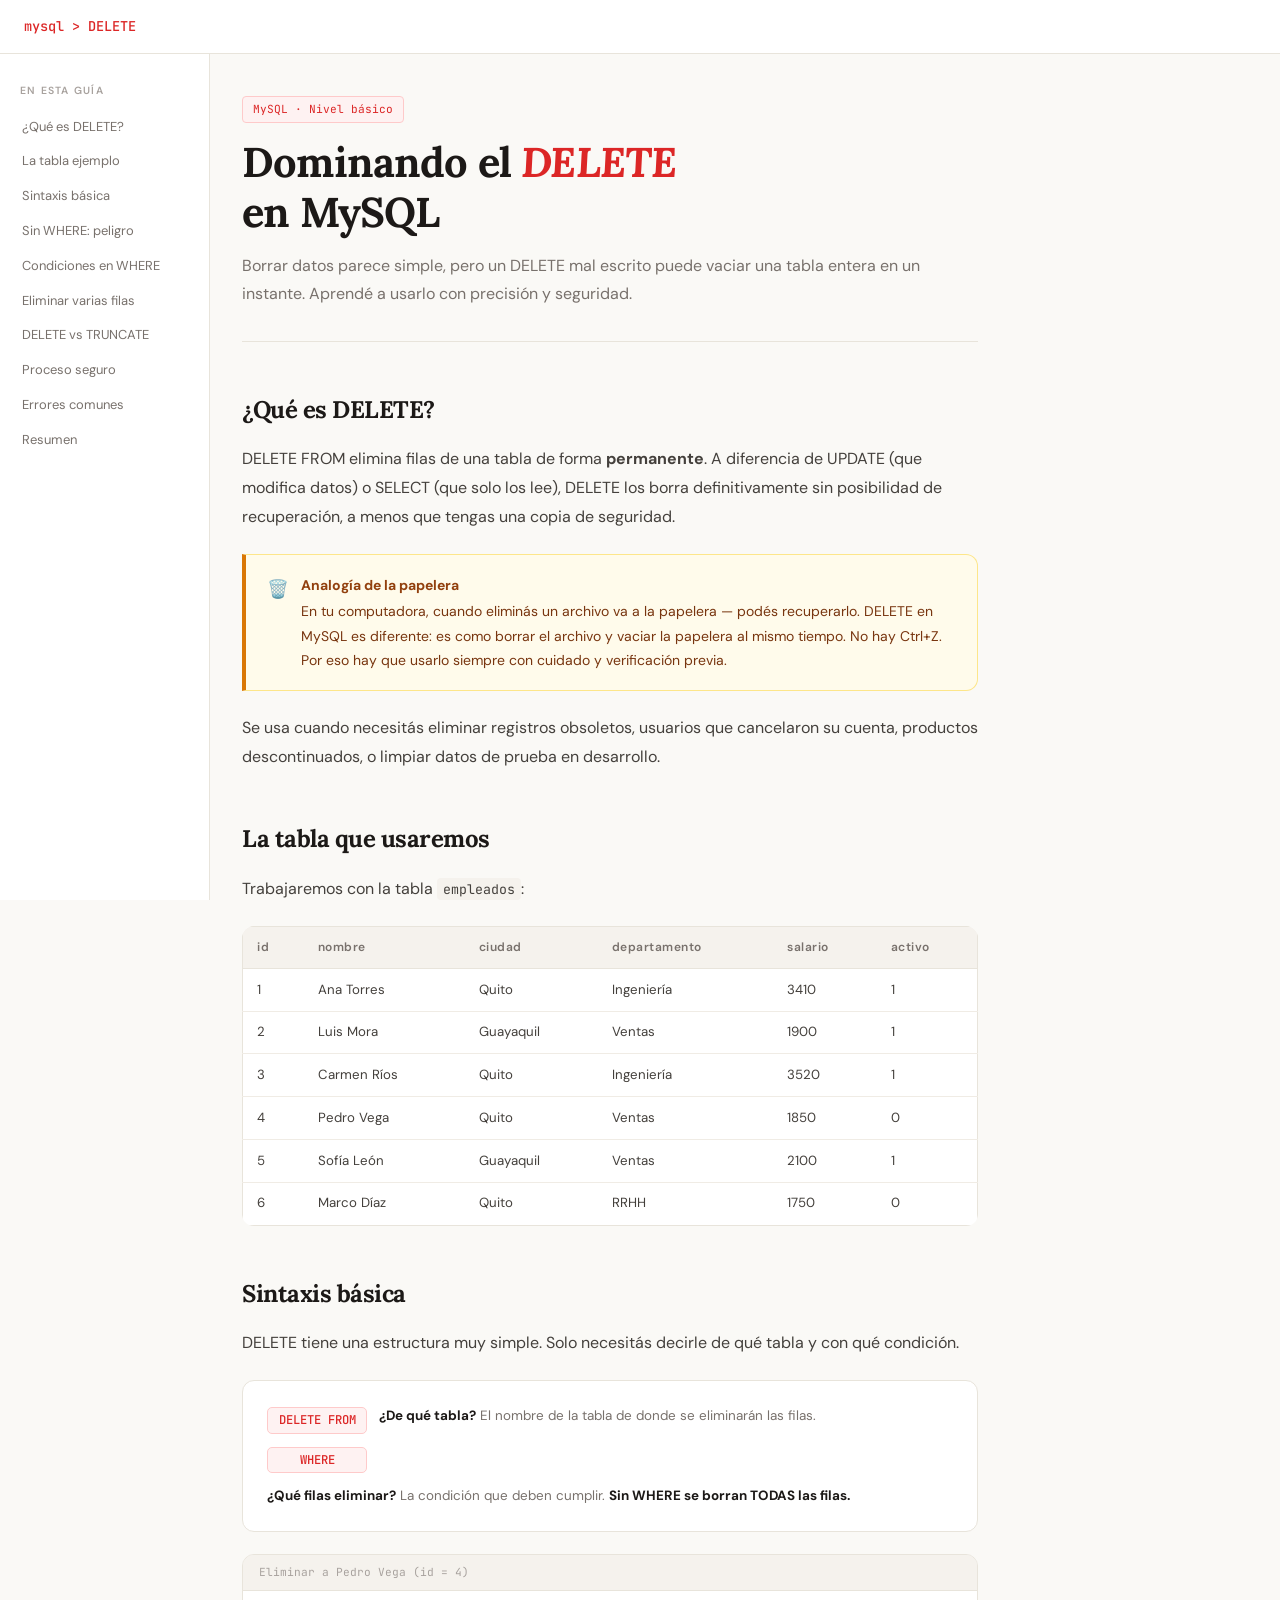
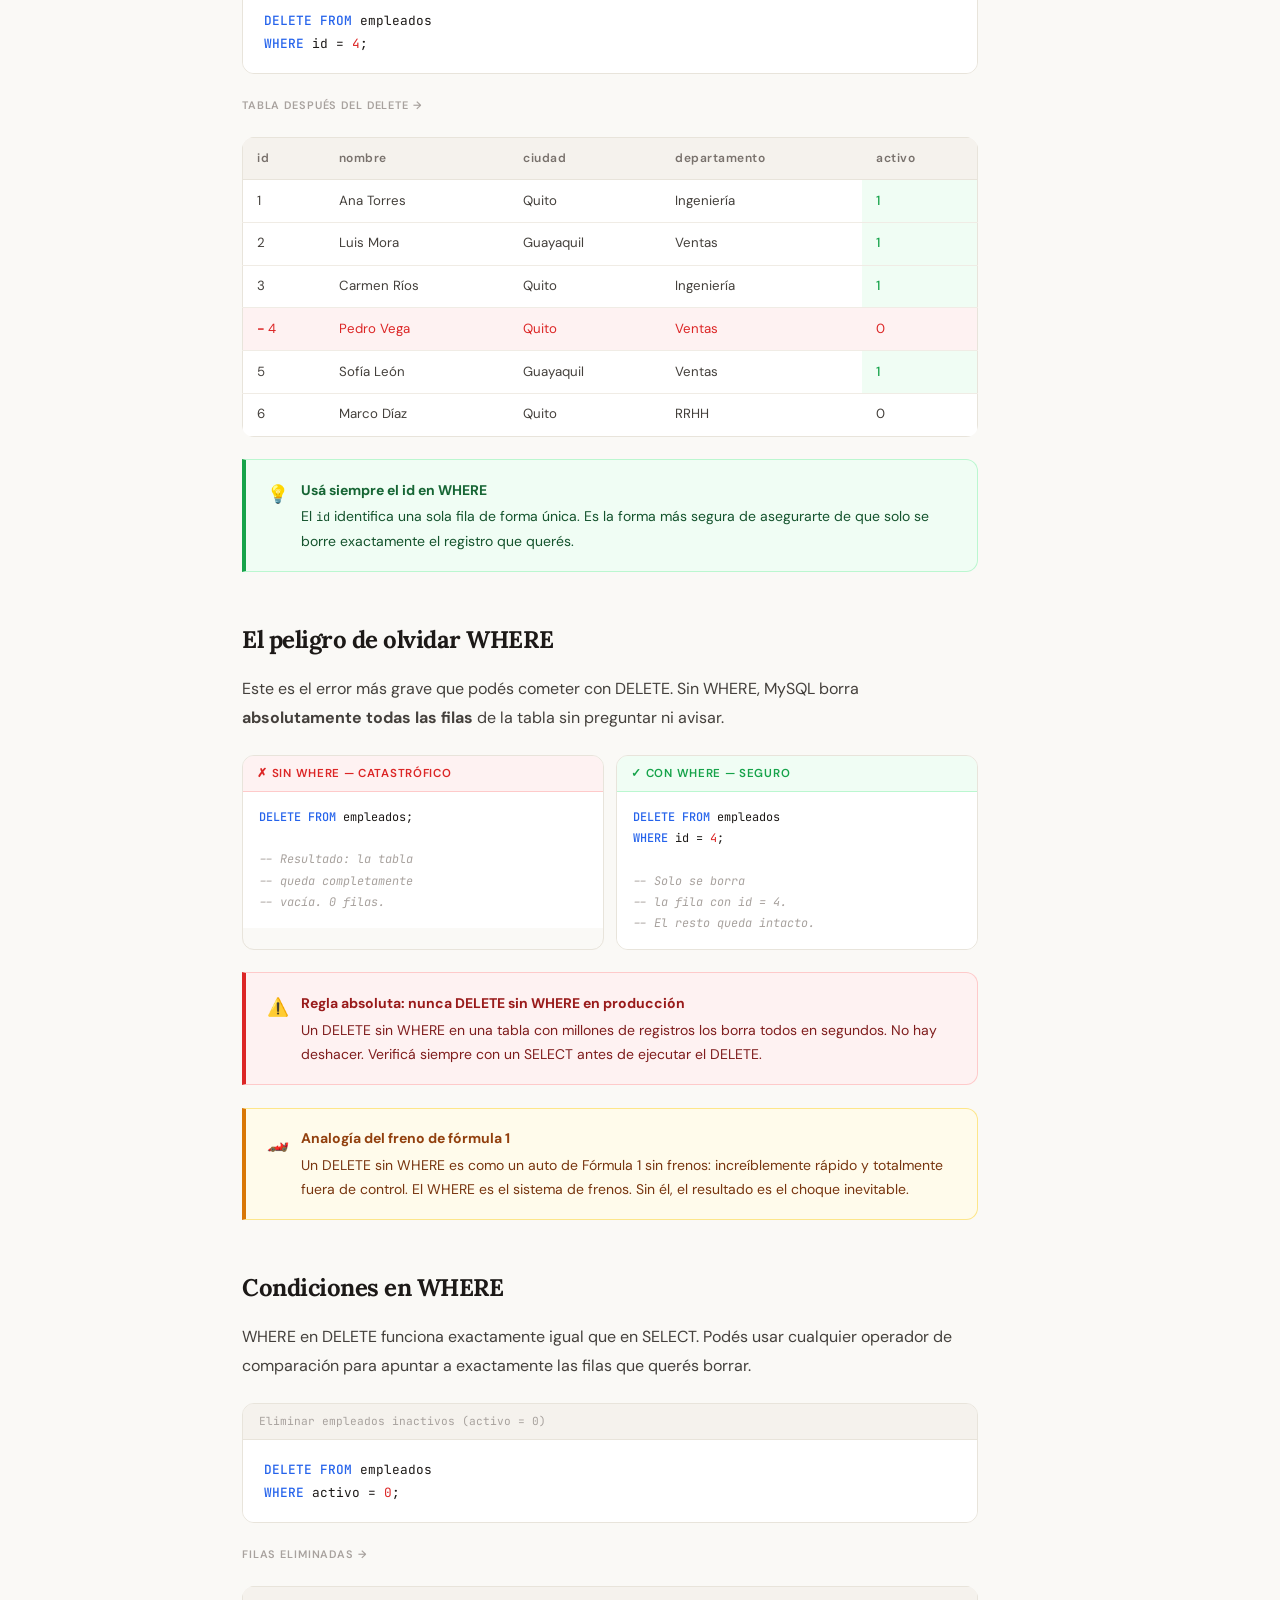
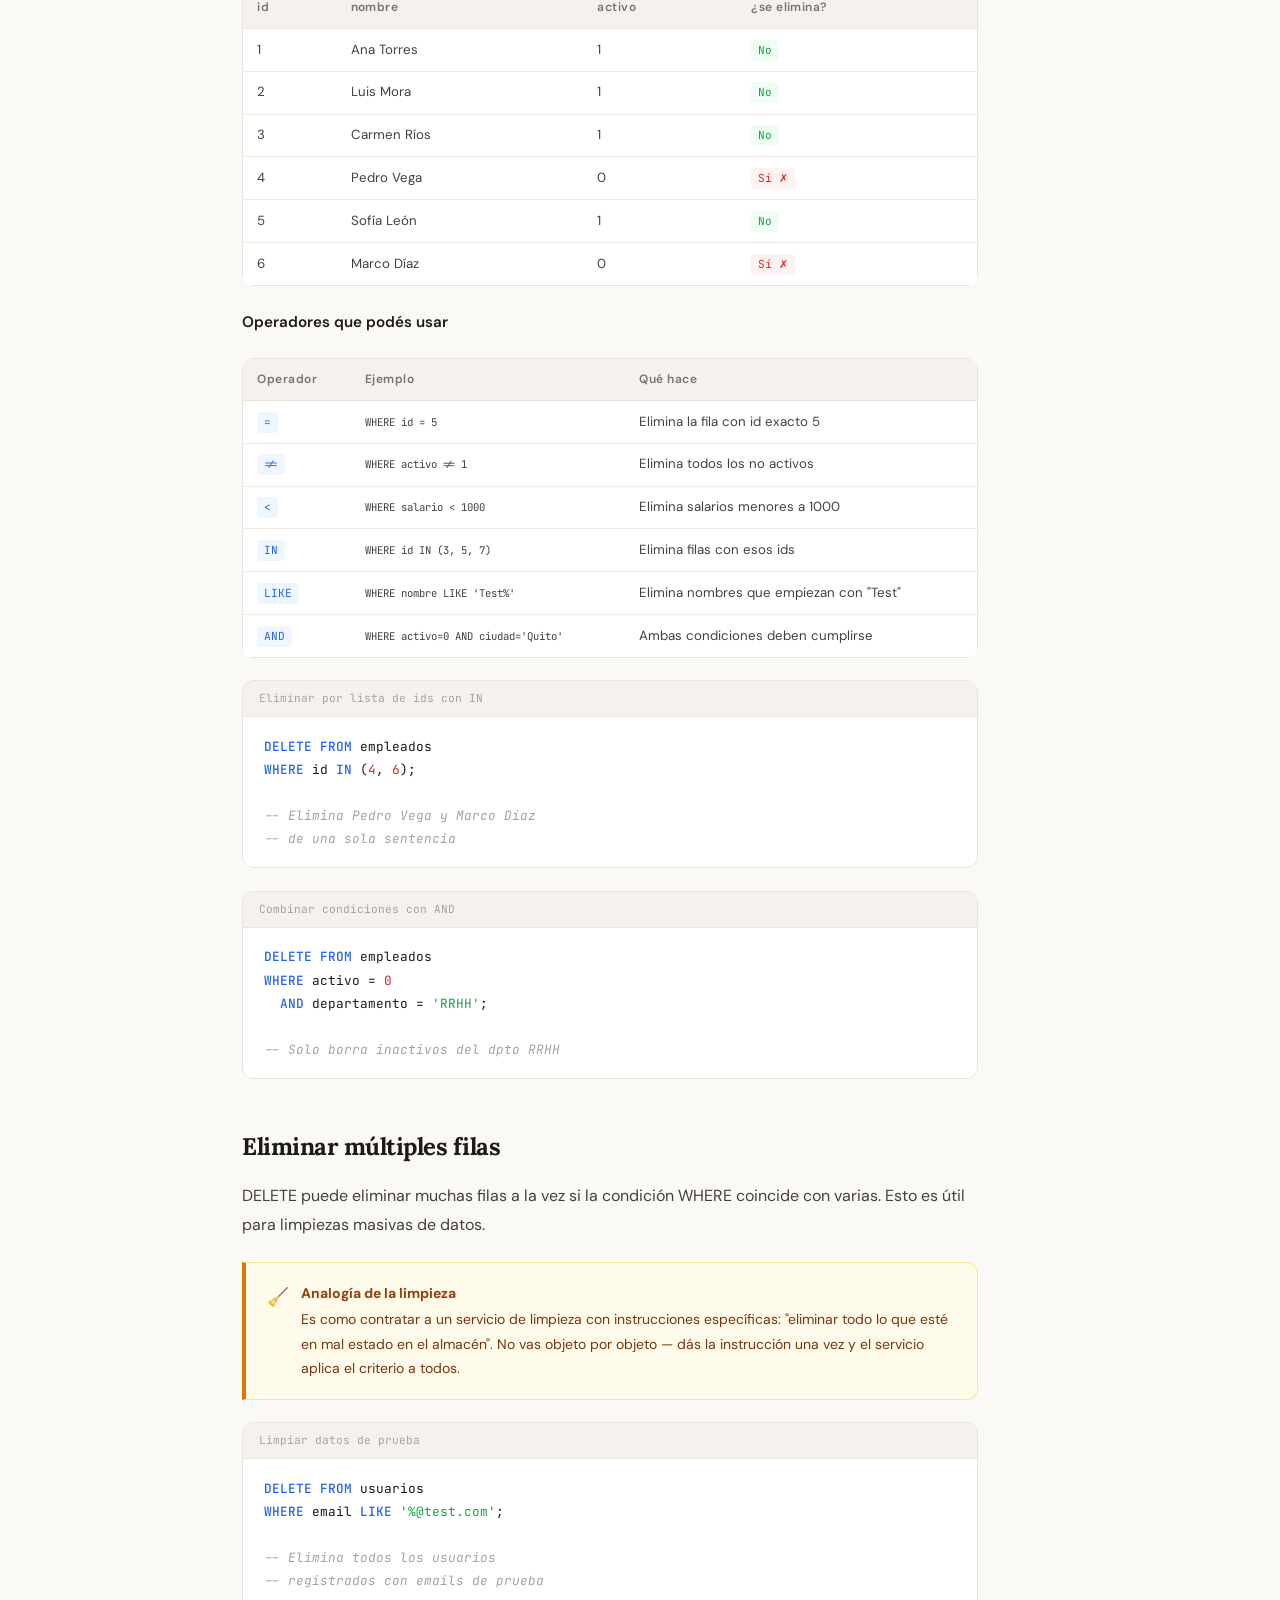
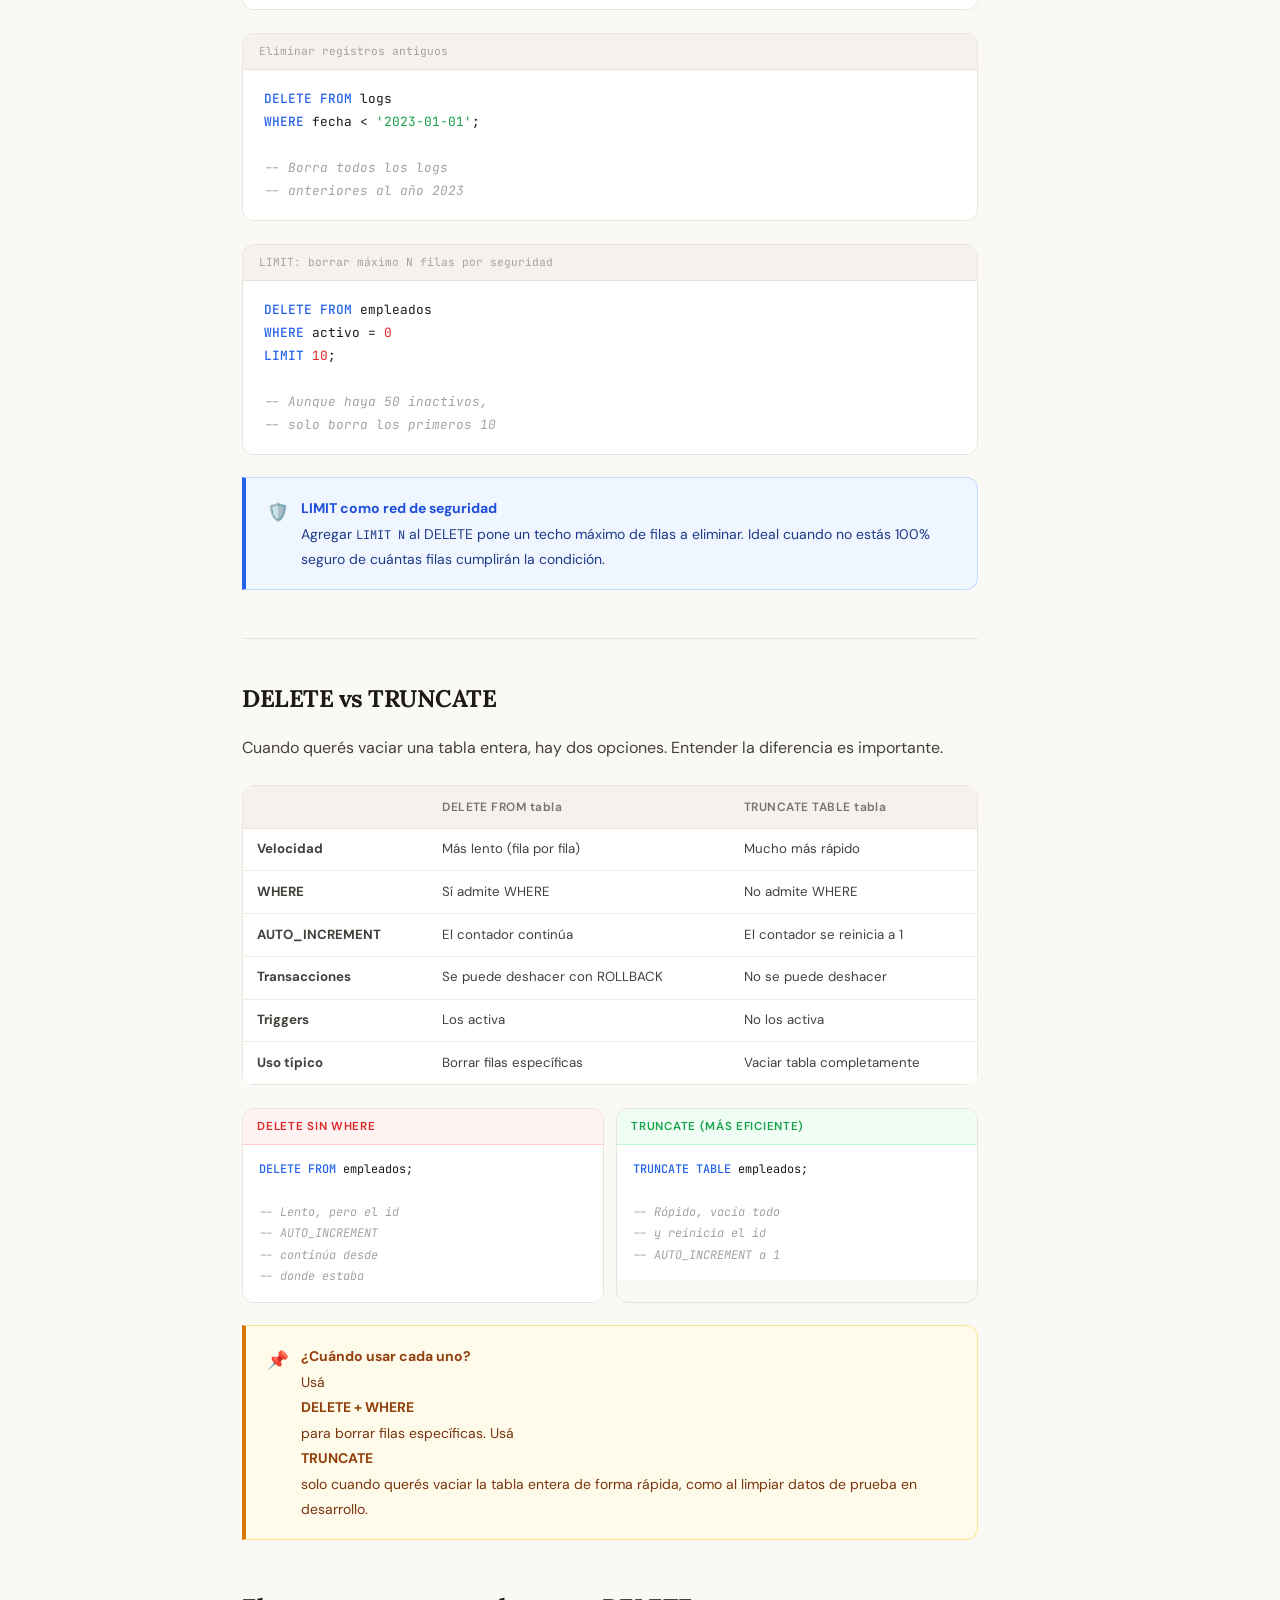
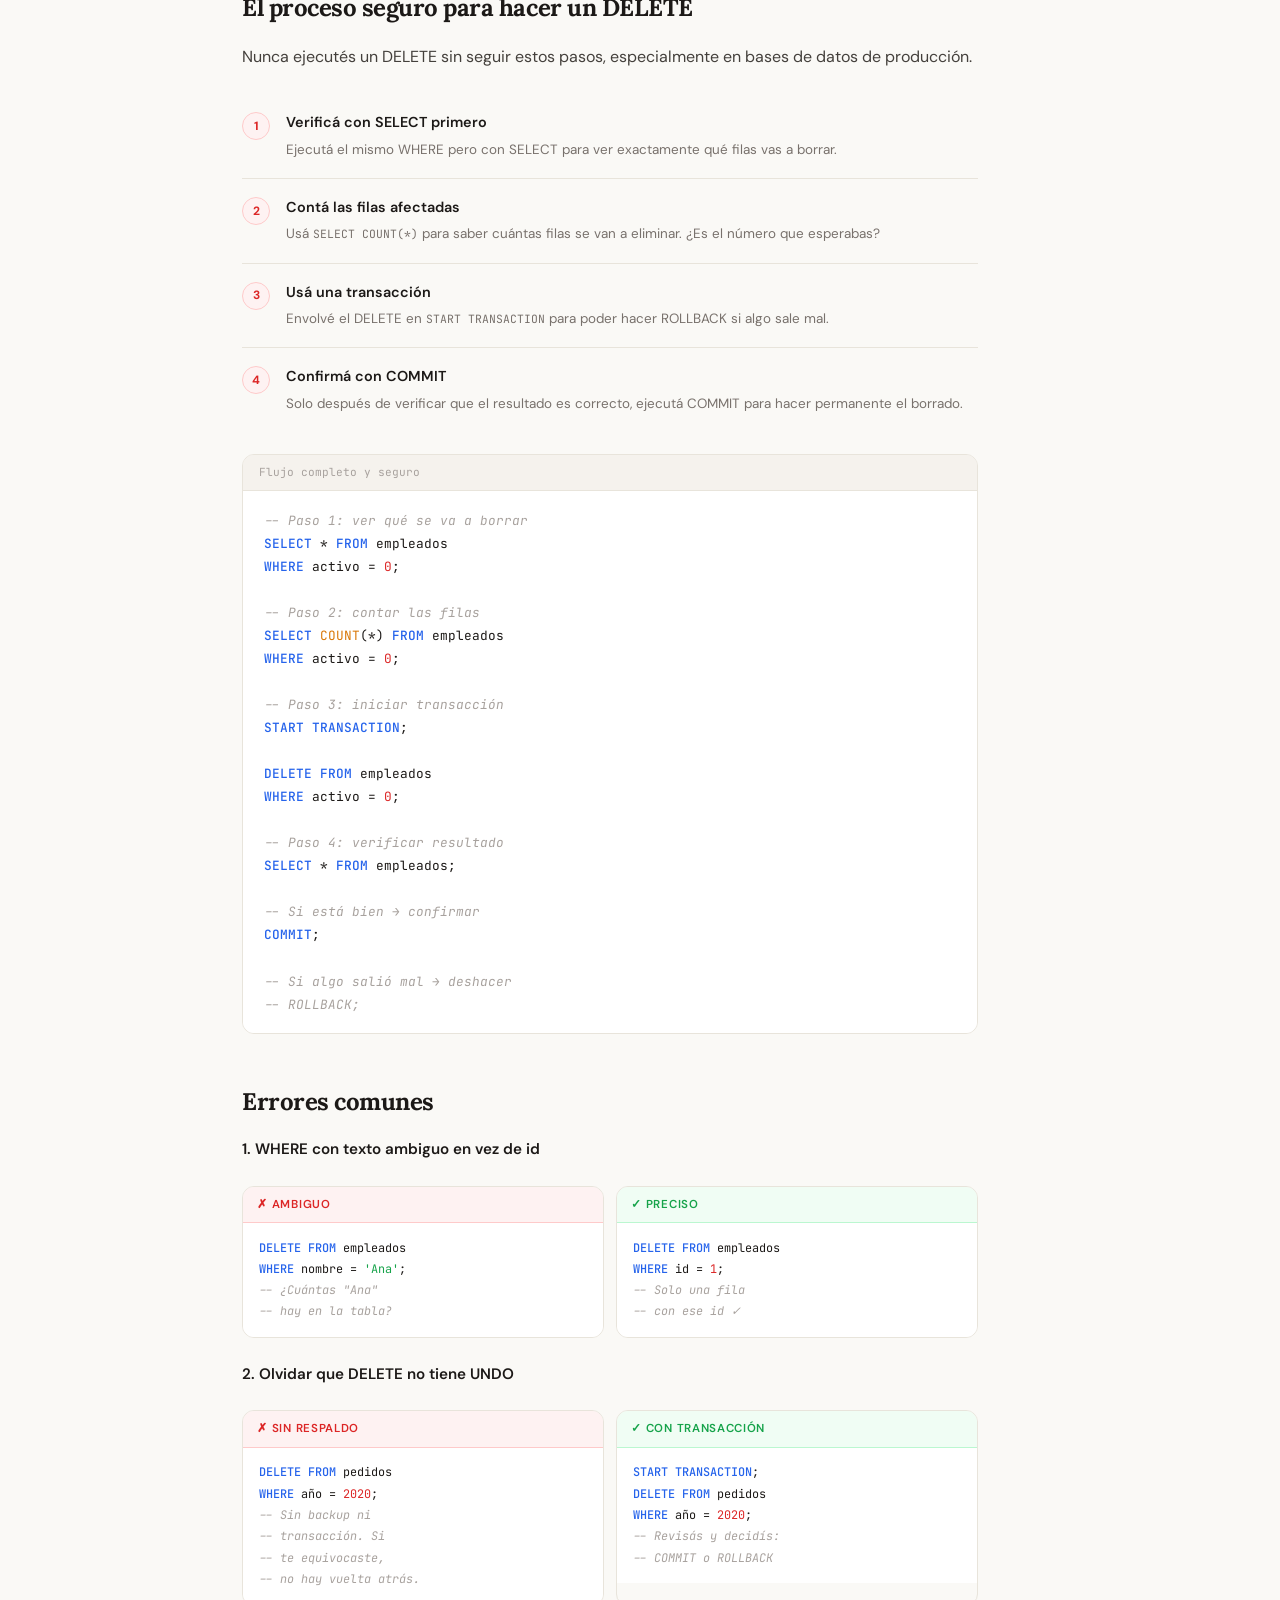
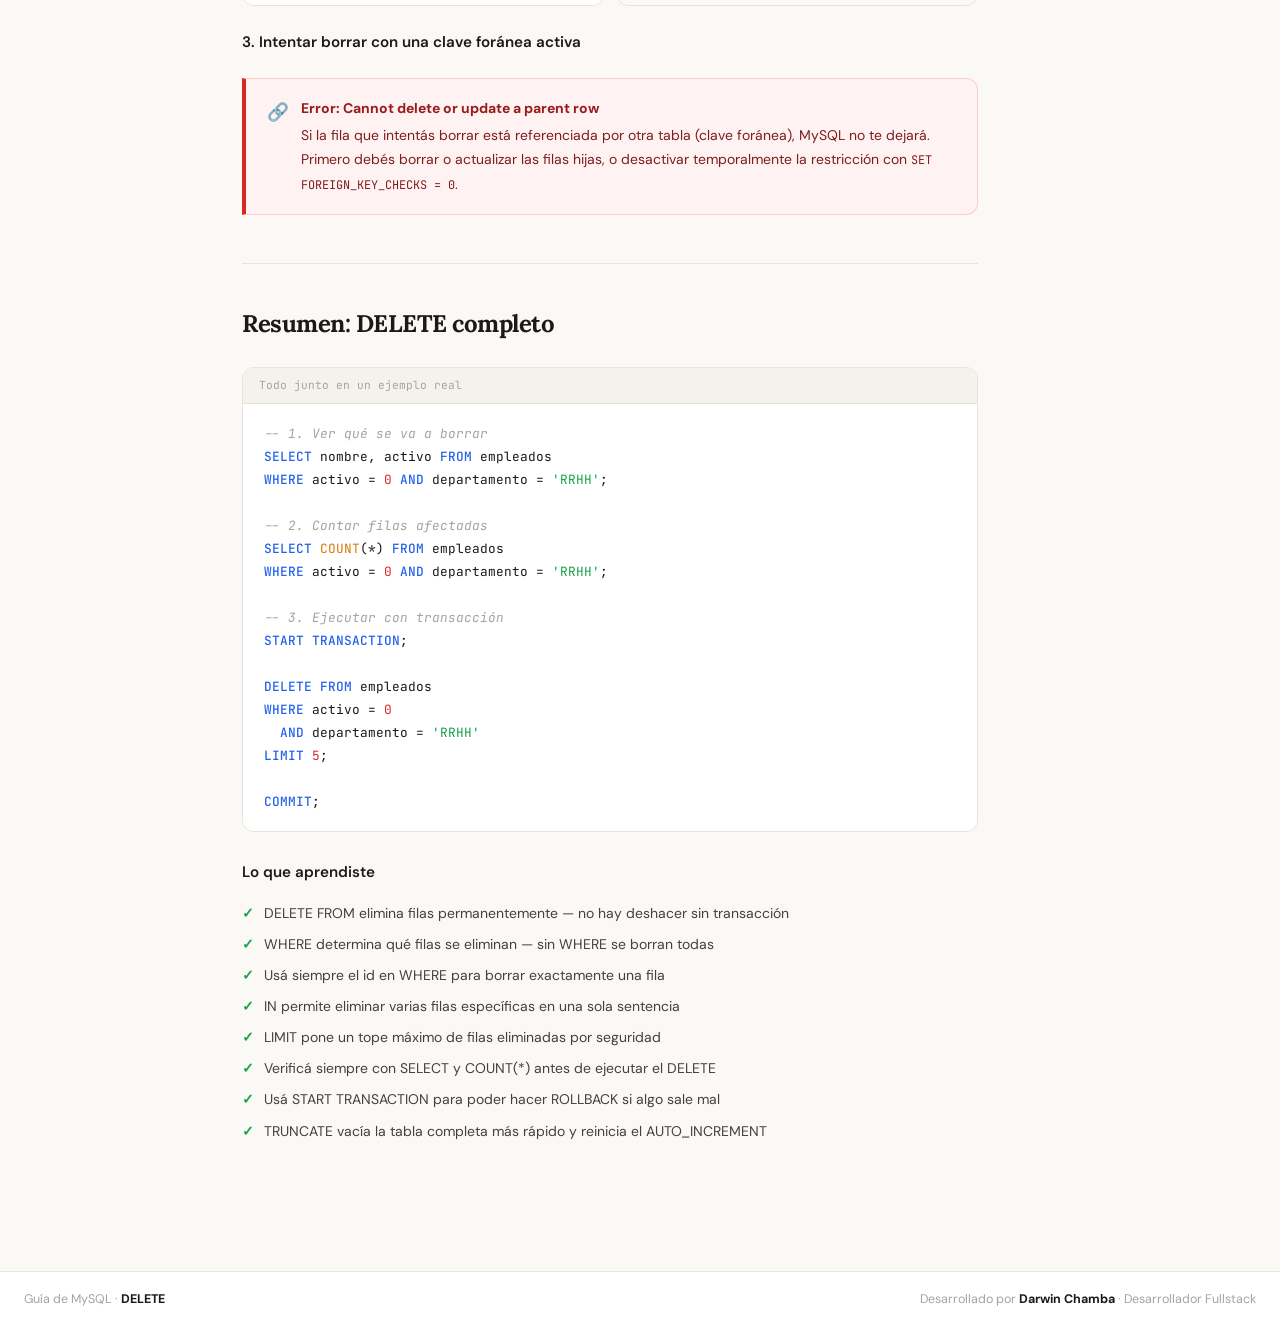
==== commit 3238f045: "agregando cambios a las web" ====
--- a/topic/delete.html
+++ b/topic/delete.html
@@ -11,7 +11,7 @@
 
 <nav>
   <div class="nav-logo">mysql &gt; DELETE</div>
-  <a class="nav-back" href="index.html">← Volver al índice</a>
+  
 </nav>
 
 <div class="page">
